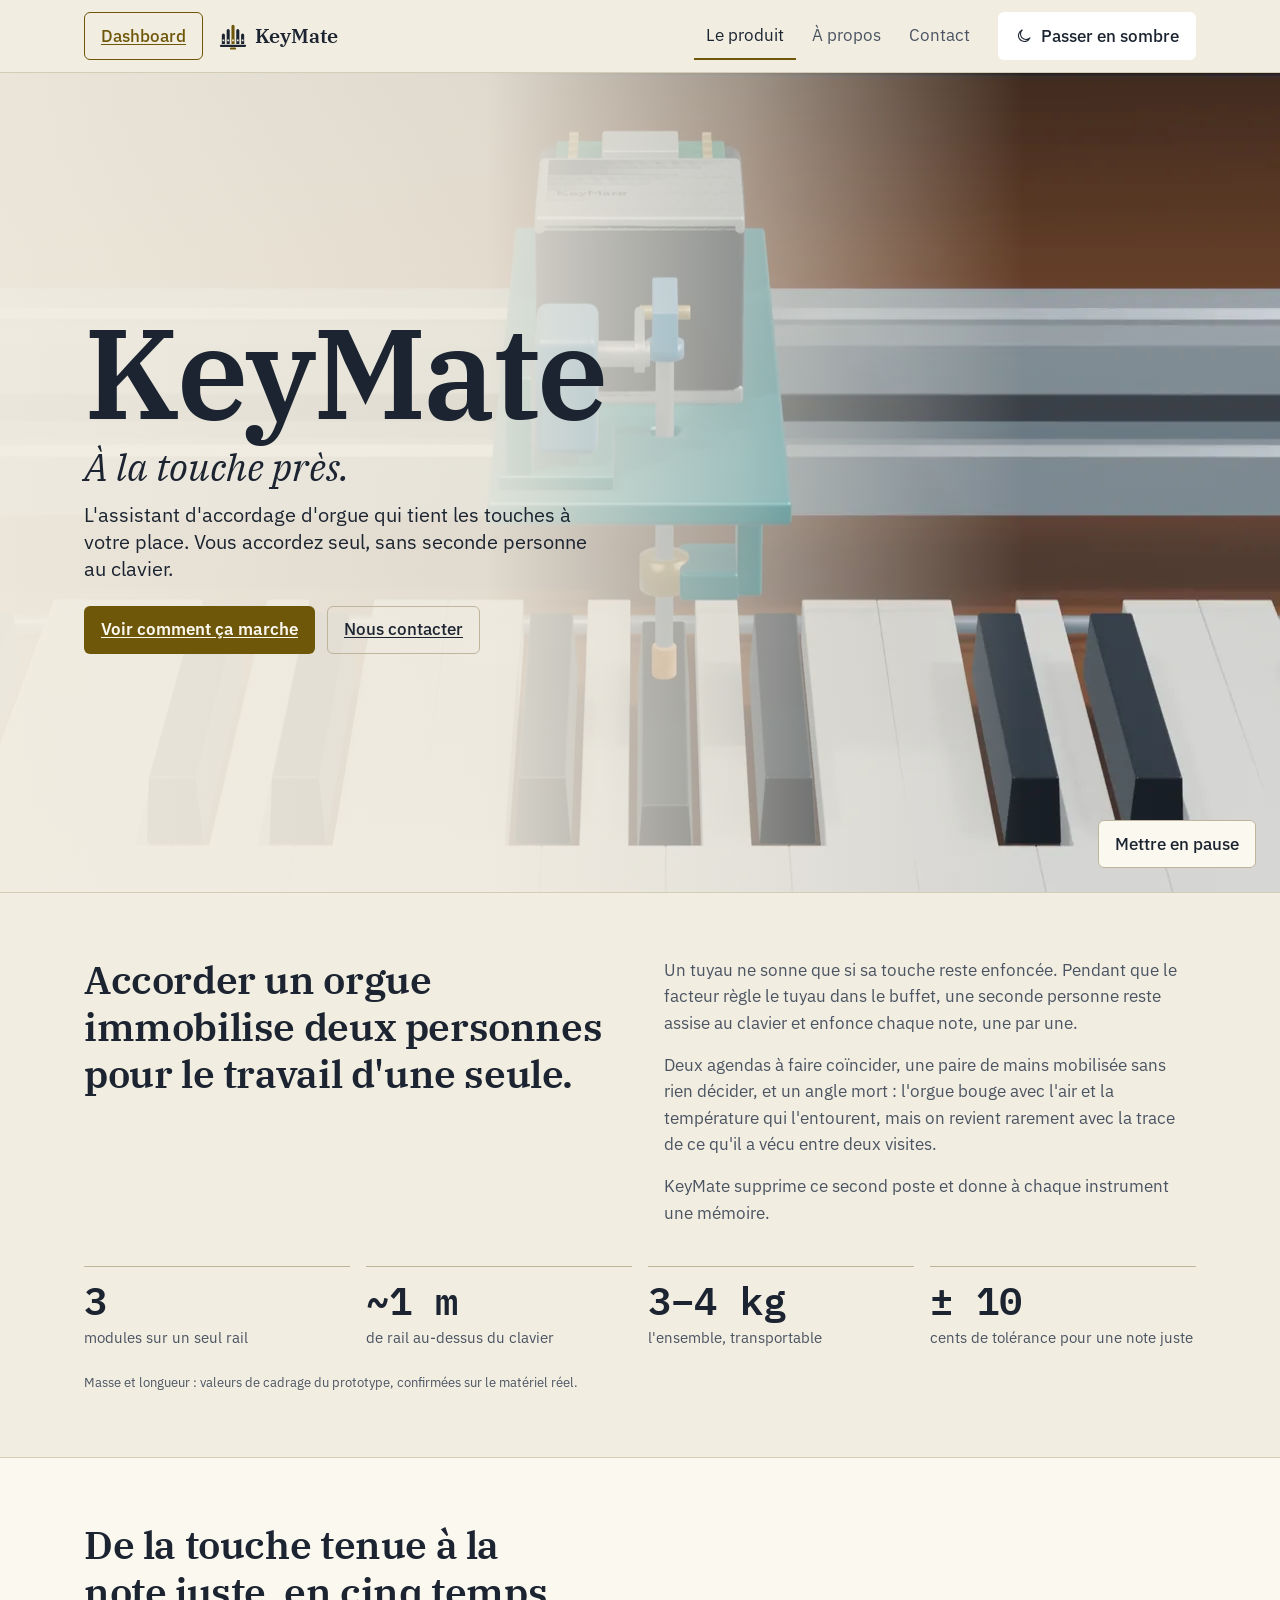
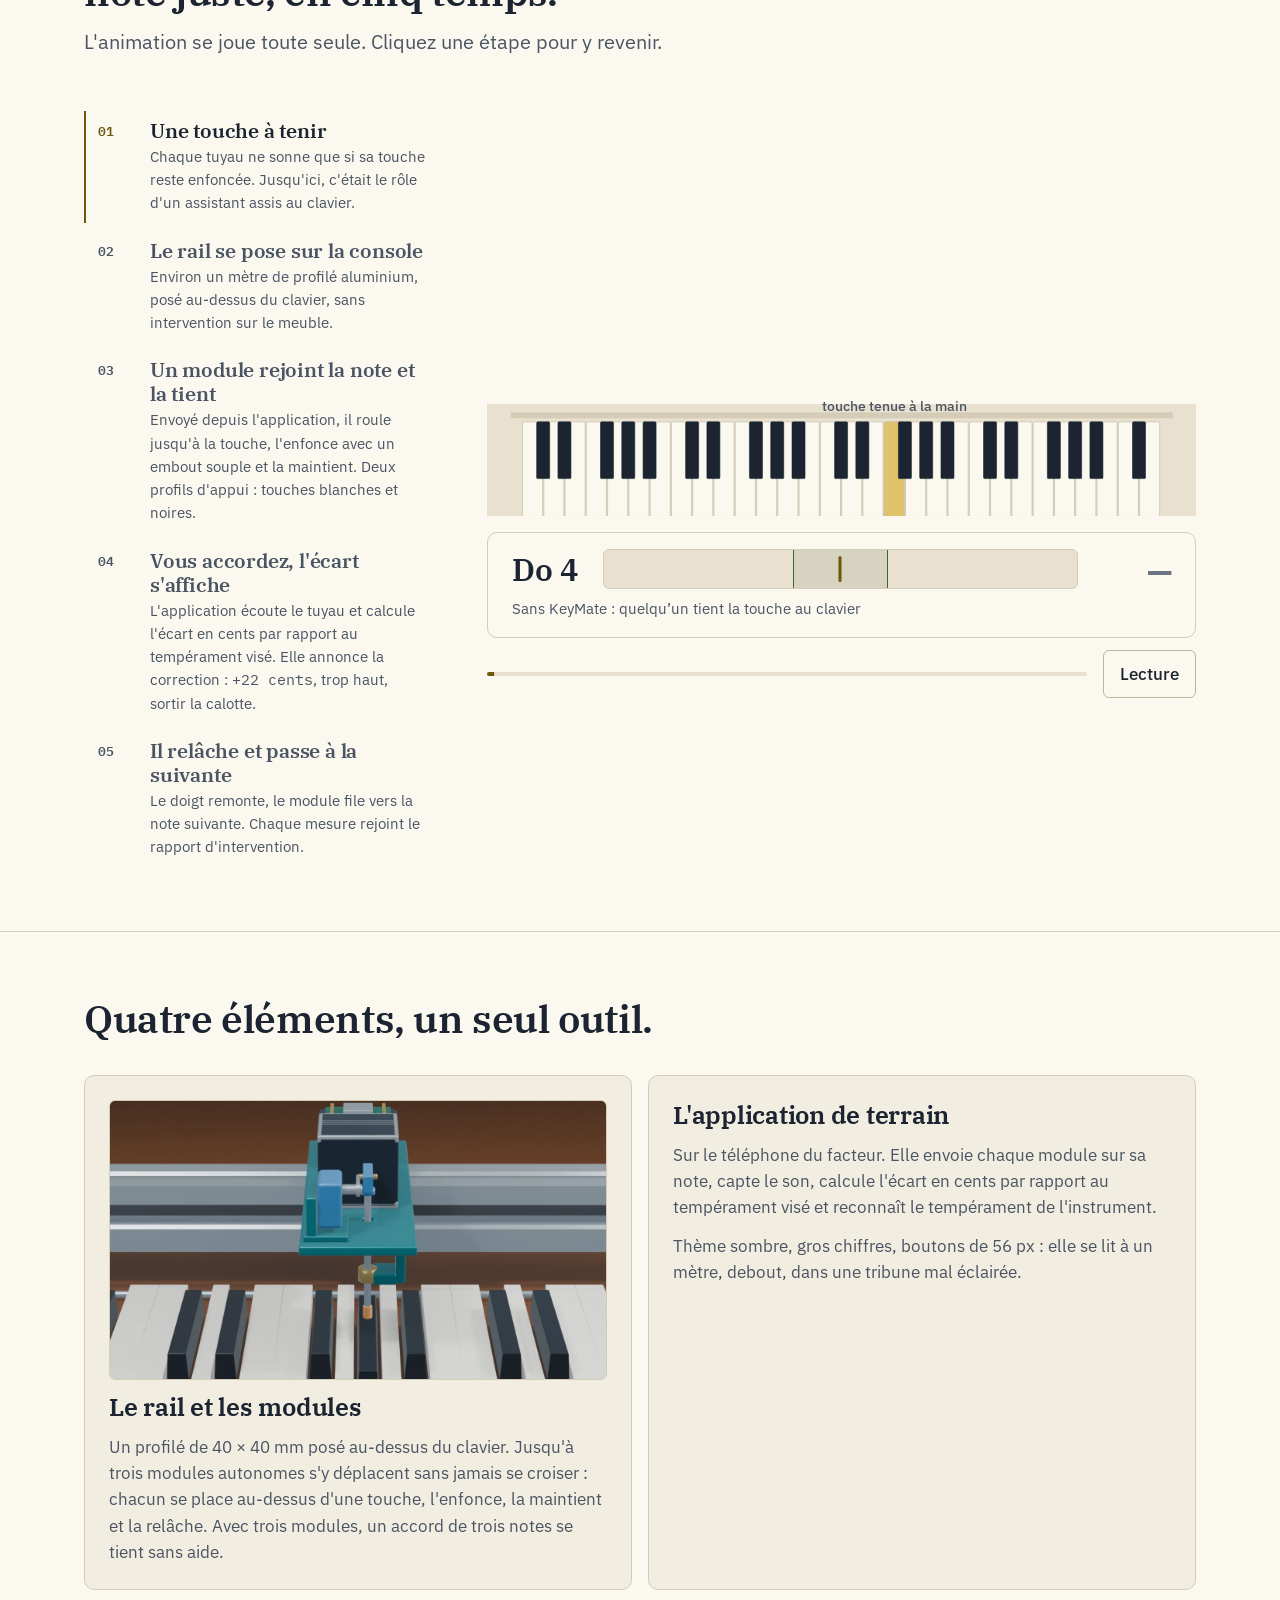
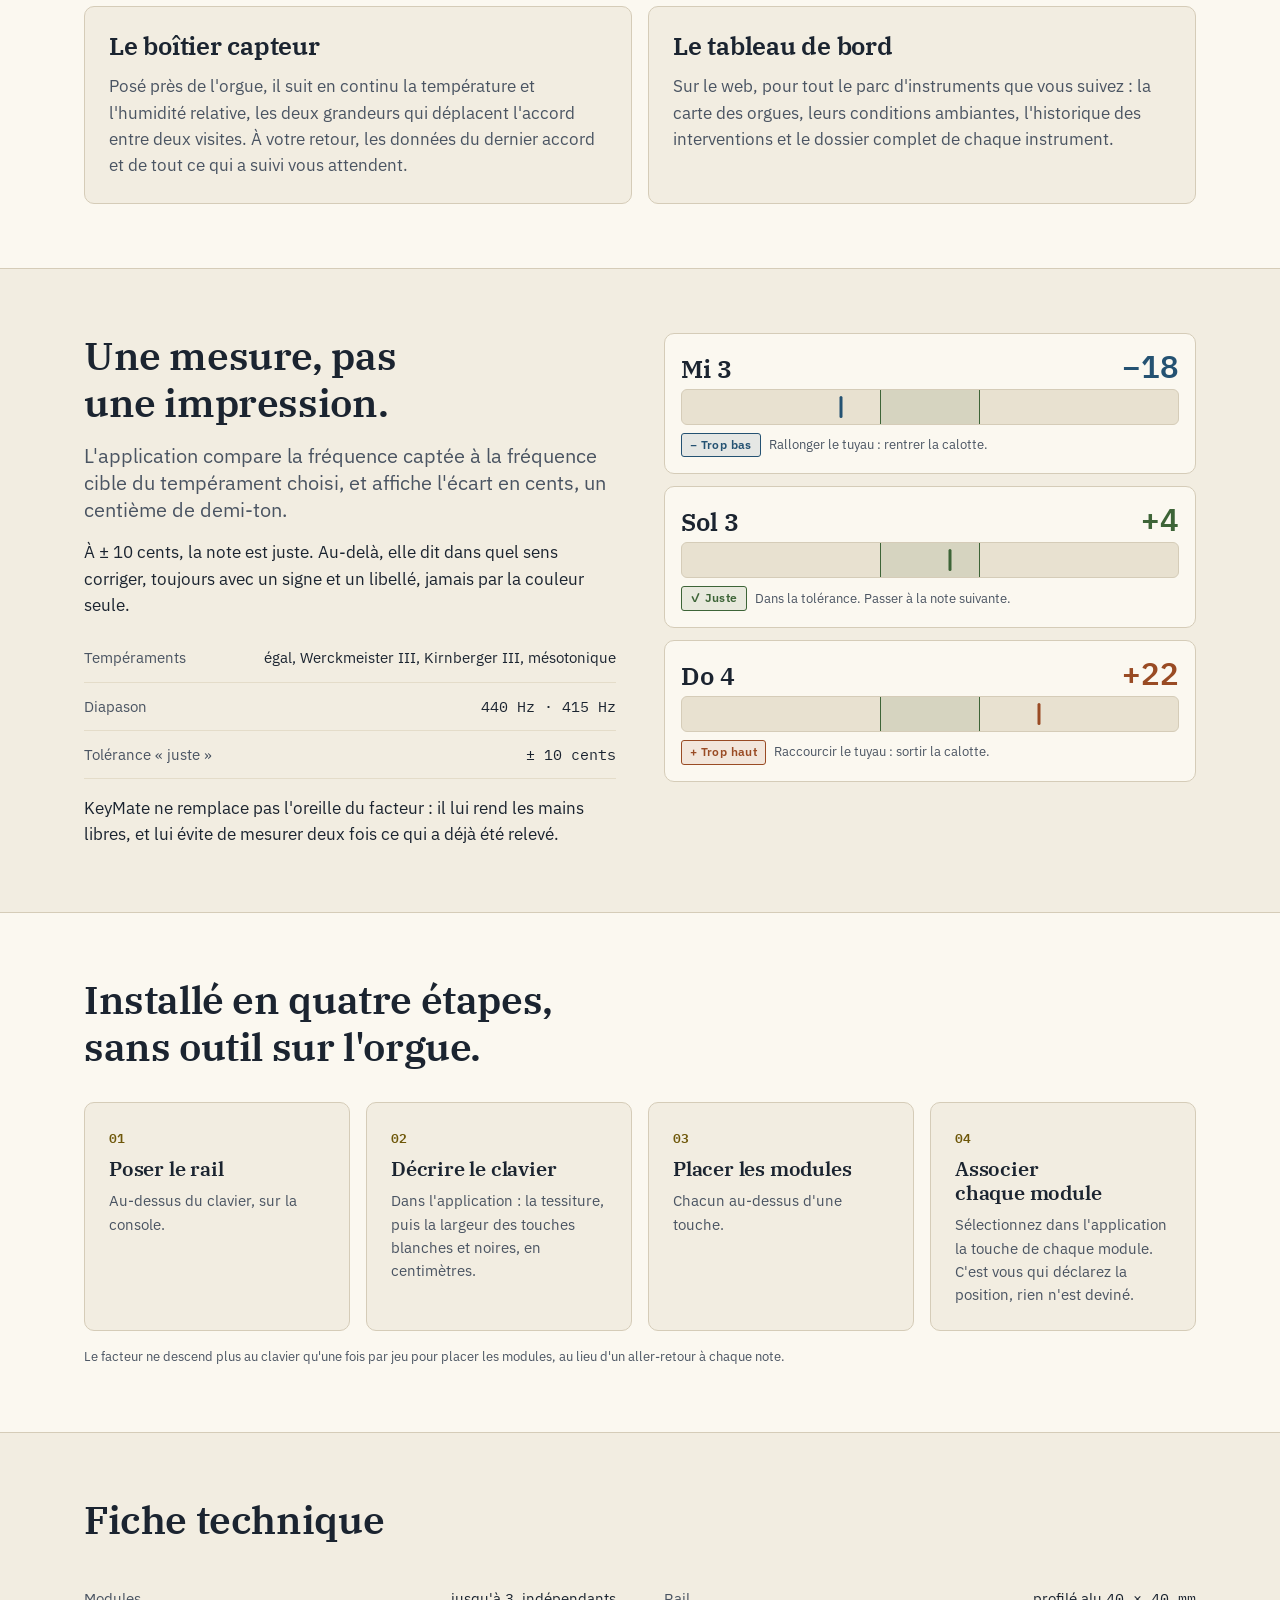
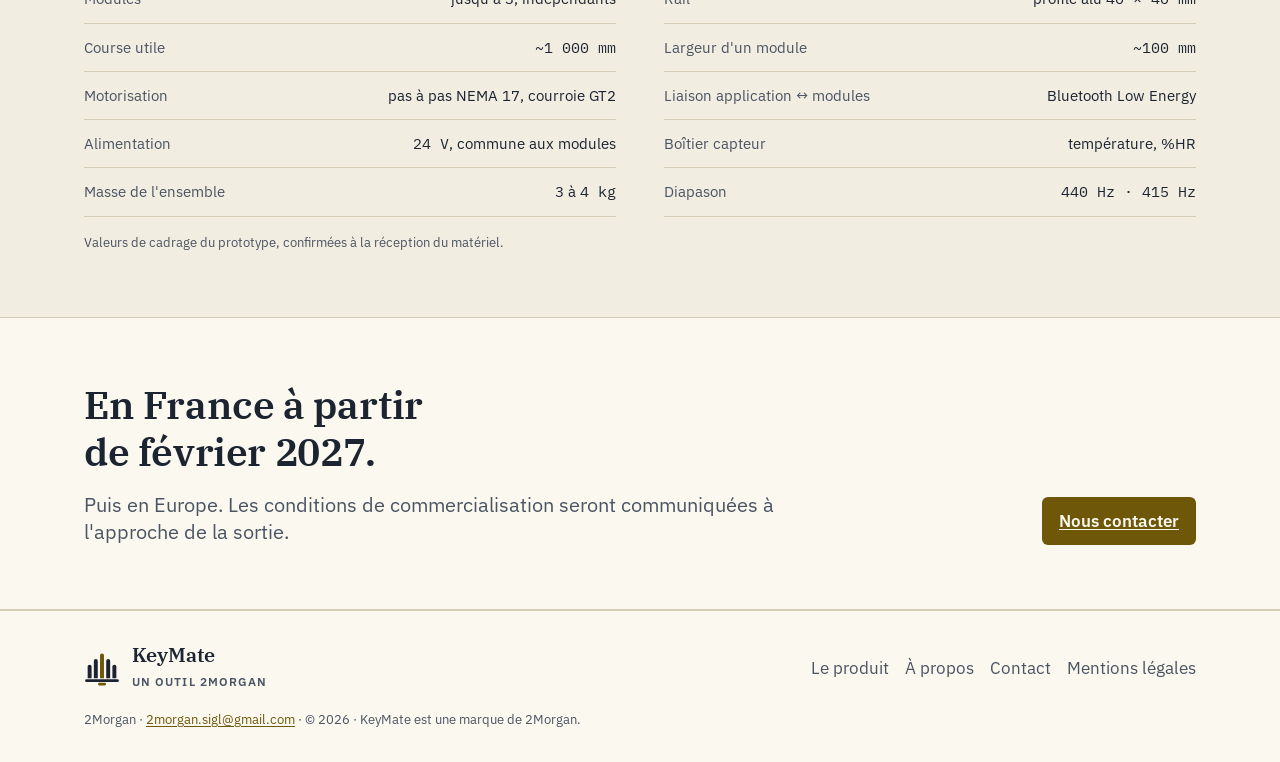
==== index.html @ e426a1a3 "Initial commit: KeyMate landing site with design system integration" ====
<!doctype html>
<html lang="fr">
<head>
  <meta charset="utf-8">
  <meta name="viewport" content="width=device-width, initial-scale=1">
  <title>KeyMate — l'assistant d'accordage d'orgue</title>
  <meta name="description" content="KeyMate tient les touches à la place d'une seconde personne et mesure l'écart d'accord de chaque tuyau. Un rail, trois modules, une application.">
  <link rel="icon" href="assets/logo/keymate-favicon.svg" type="image/svg+xml">
  <link rel="apple-touch-icon" href="assets/logo/keymate-icone-app-180.png">
  <script>try{document.documentElement.dataset.theme=localStorage.getItem('km-theme')||(matchMedia('(prefers-color-scheme: light)').matches?'light':'dark')}catch(e){document.documentElement.dataset.theme='dark'}</script>
  <link rel="preconnect" href="https://fonts.googleapis.com">
  <link rel="preconnect" href="https://fonts.gstatic.com" crossorigin>
  <link rel="stylesheet" href="https://fonts.googleapis.com/css2?family=IBM+Plex+Mono:wght@400;600&family=IBM+Plex+Sans:wght@400;500;600&family=IBM+Plex+Serif:ital,wght@0,400;0,600;1,400&display=swap">
  <link rel="stylesheet" href="assets/keymate-tokens.css">
  <link rel="stylesheet" href="site.css?v=2">
  <script src="site.js?v=2" defer></script>
</head>
<body>
<a class="skip-link" href="#contenu">Aller au contenu</a>
<header class="site-nav">
  <div class="wrap in">
    <a class="kn-btn kn-btn--ghost nav-dash" href="https://app.keymate.com">Dashboard</a>
    <a class="nav-brand" href="index.html" aria-label="KeyMate, accueil"><svg viewBox="0 0 64 64" aria-hidden="true"><g fill="currentColor" fill-rule="evenodd"><path d="M6.5 50 V29.5 A3.5 3.5 0 0 1 13.5 29.5 V50 Z M8 40 h4 v4 h-4 Z"/><path d="M17.5 50 V19.5 A3.5 3.5 0 0 1 24.5 19.5 V50 Z M19 40 h4 v4 h-4 Z"/><path d="M39.5 50 V19.5 A3.5 3.5 0 0 1 46.5 19.5 V50 Z M41 40 h4 v4 h-4 Z"/><path d="M50.5 50 V29.5 A3.5 3.5 0 0 1 57.5 29.5 V50 Z M52 40 h4 v4 h-4 Z"/><rect x="2" y="52" width="60" height="5" rx="2.5"/></g><g style="fill:var(--kn-accent)" fill-rule="evenodd"><path d="M28.5 50 V9.5 A3.5 3.5 0 0 1 35.5 9.5 V50 Z M30 40 h4 v4 h-4 Z"/><rect x="25" y="58" width="14" height="5" rx="2"/></g></svg><span>KeyMate</span></a>
    <nav class="nav-links" aria-label="Navigation principale">
      <a href="index.html" aria-current="page">Le produit</a>
      <a href="a-propos.html">À propos</a>
      <a href="contact.html">Contact</a>
    </nav>
    <button class="kn-btn nav-theme" id="theme" type="button">Clair</button>
  </div>
</header>

<main id="contenu">
  <!-- ============ HÉROS ============ -->
  <section class="hero" id="hero" aria-labelledby="heroWord">
    <div class="hero-media">
      <video class="hero-video" id="heroVideo" muted loop playsinline preload="metadata" poster="assets/poster.webp?v=2" aria-label="Animation 3D&nbsp;: trois modules KeyMate se déplacent sur le rail au-dessus du clavier d'une console d'orgue et appuient sur les touches">
        <source src="assets/keymate-demo.mp4?v=2" type="video/mp4">
      </video>
      <div class="hero-illus" id="heroIllus"></div>
      <div class="hero-scrim"></div>
    </div>
    <div class="hero-copy wrap">
      <div class="hero-inner">
        <h1 class="hero-word" id="heroWord">KeyMate</h1>
        <p class="hero-tag" data-intro="2">À la touche près.</p>
        <p class="hero-sub" data-intro="2">L'assistant d'accordage d'orgue qui tient les touches à votre place. Vous accordez seul, sans seconde personne au clavier.</p>
        <div class="hero-cta" data-intro="2">
          <a class="kn-btn kn-btn--primary" href="#fonctionnement">Voir comment ça marche</a>
          <a class="kn-btn kn-btn--ghost" href="contact.html">Nous contacter</a>
        </div>
      </div>
    </div>
    <div class="hero-controls">
      <button class="kn-btn" id="skipIntro" type="button" hidden>Passer l'introduction</button>
      <button class="kn-btn" id="playVideo" type="button" hidden>Mettre en pause</button>
    </div>
  </section>

  <!-- ============ CONSTAT ============ -->
  <section class="section" id="probleme">
    <div class="wrap problem">
      <div class="section-head" style="margin:0">
        <h2>Accorder un orgue immobilise deux personnes pour le travail d'une seule.</h2>
      </div>
      <div class="prose">
        <p>Un tuyau ne sonne que si sa touche reste enfoncée. Pendant que le facteur règle le tuyau dans le buffet, une seconde personne reste assise au clavier et enfonce chaque note, une par une.</p>
        <p>Deux agendas à faire coïncider, une paire de mains mobilisée sans rien décider, et un angle mort&nbsp;: l'orgue bouge avec l'air et la température qui l'entourent, mais on revient rarement avec la trace de ce qu'il a vécu entre deux visites.</p>
        <p>KeyMate supprime ce second poste et donne à chaque instrument une mémoire.</p>
      </div>
      <div class="figures" data-cascade>
        <div class="figure drop" style="--i:0"><b>3</b><span>modules sur un seul rail</span></div>
        <div class="figure drop" style="--i:1"><b>~1&nbsp;m</b><span>de rail au-dessus du clavier</span></div>
        <div class="figure drop" style="--i:2"><b>3–4&nbsp;kg</b><span>l'ensemble, transportable</span></div>
        <div class="figure drop" style="--i:3"><b>±&nbsp;10</b><span>cents de tolérance pour une note juste</span></div>
      </div>
      <p class="fine">Masse et longueur&nbsp;: valeurs de cadrage du prototype, confirmées sur le matériel réel.</p>
    </div>
  </section>

  <!-- ============ COMMENT ÇA MARCHE ============ -->
  <section class="section section--surface" id="fonctionnement" style="padding-bottom:0">
    <div class="wrap section-head">
      <h2>De la touche tenue à la note juste, en cinq temps.</h2>
      <p class="lede">L'animation se joue toute seule. Cliquez une étape pour y revenir.</p>
    </div>
    <div class="story-track" id="storyTrack">
      <div class="story-pin wrap">
        <ol class="story-steps">
          <li><button class="story-step" type="button"><span class="num">01</span><span class="step-title">Une touche à tenir</span><span class="step-text">Chaque tuyau ne sonne que si sa touche reste enfoncée. Jusqu'ici, c'était le rôle d'un assistant assis au clavier.</span></button></li>
          <li><button class="story-step" type="button"><span class="num">02</span><span class="step-title">Le rail se pose sur la console</span><span class="step-text">Environ un mètre de profilé aluminium, posé au-dessus du clavier, sans intervention sur le meuble.</span></button></li>
          <li><button class="story-step" type="button"><span class="num">03</span><span class="step-title">Un module rejoint la note et la tient</span><span class="step-text">Envoyé depuis l'application, il roule jusqu'à la touche, l'enfonce avec un embout souple et la maintient. Deux profils d'appui&nbsp;: touches blanches et noires.</span></button></li>
          <li><button class="story-step" type="button"><span class="num">04</span><span class="step-title">Vous accordez, l'écart s'affiche</span><span class="step-text">L'application écoute le tuyau et calcule l'écart en cents par rapport au tempérament visé. Elle annonce la correction&nbsp;: <span class="kn-num">+22 cents</span>, trop haut, sortir la calotte.</span></button></li>
          <li><button class="story-step" type="button"><span class="num">05</span><span class="step-title">Il relâche et passe à la suivante</span><span class="step-text">Le doigt remonte, le module file vers la note suivante. Chaque mesure rejoint le rapport d'intervention.</span></button></li>
        </ol>
        <div class="story-side">
          <div class="story-stage" id="storyStage"></div>
          <div class="story-controls"><div class="story-progress" id="storyProgress" aria-hidden="true"><i></i></div><button class="kn-btn kn-btn--ghost" id="storyPlay" type="button">Lecture</button></div>
        </div>
      </div>
    </div>
  </section>

  <!-- ============ LE SYSTÈME ============ -->
  <section class="section section--surface" id="systeme" style="border-top:0">
    <div class="wrap">
      <div class="section-head">
        <h2>Quatre éléments, un seul outil.</h2>
      </div>
      <div class="cards" data-cascade>
        <article class="kn-card drop" style="--i:0">
          <img class="card-media" src="assets/detail.webp" alt="Vue rapprochée d'un module&nbsp;: l'embout souple appuie sur une touche noire" loading="lazy" width="1280" height="720">
          <h3>Le rail et les modules</h3>
          <p>Un profilé de 40 × 40 mm posé au-dessus du clavier. Jusqu'à trois modules autonomes s'y déplacent sans jamais se croiser&nbsp;: chacun se place au-dessus d'une touche, l'enfonce, la maintient et la relâche. Avec trois modules, un accord de trois notes se tient sans aide.</p>
        </article>
        <article class="kn-card drop" style="--i:1">
          <h3>L'application de terrain</h3>
          <p>Sur le téléphone du facteur. Elle envoie chaque module sur sa note, capte le son, calcule l'écart en cents par rapport au tempérament visé et reconnaît le tempérament de l'instrument.</p>
          <p>Thème sombre, gros chiffres, boutons de 56 px&nbsp;: elle se lit à un mètre, debout, dans une tribune mal éclairée.</p>
        </article>
        <article class="kn-card drop" style="--i:2">
          <h3>Le boîtier capteur</h3>
          <p>Posé près de l'orgue, il suit en continu la température et l'humidité relative, les deux grandeurs qui déplacent l'accord entre deux visites. À votre retour, les données du dernier accord et de tout ce qui a suivi vous attendent.</p>
        </article>
        <article class="kn-card drop" style="--i:3">
          <h3>Le tableau de bord</h3>
          <p>Sur le web, pour tout le parc d'instruments que vous suivez&nbsp;: la carte des orgues, leurs conditions ambiantes, l'historique des interventions et le dossier complet de chaque instrument.</p>
        </article>
      </div>
    </div>
  </section>

  <!-- ============ LA MESURE ============ -->
  <section class="section" id="mesure">
    <div class="wrap split">
      <div class="prose">
        <h2 style="font-size:var(--kn-fs-3xl)">Une mesure, pas une impression.</h2>
        <p class="lede">L'application compare la fréquence captée à la fréquence cible du tempérament choisi, et affiche l'écart en cents, un centième de demi-ton.</p>
        <p>À ± 10 cents, la note est juste. Au-delà, elle dit dans quel sens corriger, toujours avec un signe et un libellé, jamais par la couleur seule.</p>
        <ul class="facts">
          <li><span>Tempéraments</span><span>égal, Werckmeister III, Kirnberger III, mésotonique</span></li>
          <li><span>Diapason</span><span class="kn-num">440 Hz · 415 Hz</span></li>
          <li><span>Tolérance « juste »</span><span class="kn-num">± 10 cents</span></li>
        </ul>
        <p>KeyMate ne remplace pas l'oreille du facteur&nbsp;: il lui rend les mains libres, et lui évite de mesurer deux fois ce qui a déjà été relevé.</p>
      </div>
      <div class="gauges" data-cascade>
        <div class="kn-card gauge-card drop" style="--i:0">
          <div class="top"><b>Mi 3</b><span class="kn-num v" style="color:var(--kn-flat)">−18</span></div>
          <div class="kn-gauge" data-state="flat" style="--kn-cents:-18" aria-hidden="true"><div class="kn-gauge__zone"></div><div class="kn-gauge__needle"></div></div>
          <div class="row"><span class="kn-badge kn-badge--flat">− Trop bas</span>Rallonger le tuyau&nbsp;: rentrer la calotte.</div>
        </div>
        <div class="kn-card gauge-card drop" style="--i:1">
          <div class="top"><b>Sol 3</b><span class="kn-num v" style="color:var(--kn-tuned)">+4</span></div>
          <div class="kn-gauge" data-state="tuned" style="--kn-cents:4" aria-hidden="true"><div class="kn-gauge__zone"></div><div class="kn-gauge__needle"></div></div>
          <div class="row"><span class="kn-badge kn-badge--tuned">✓ Juste</span>Dans la tolérance. Passer à la note suivante.</div>
        </div>
        <div class="kn-card gauge-card drop" style="--i:2">
          <div class="top"><b>Do 4</b><span class="kn-num v" style="color:var(--kn-sharp)">+22</span></div>
          <div class="kn-gauge" data-state="sharp" style="--kn-cents:22" aria-hidden="true"><div class="kn-gauge__zone"></div><div class="kn-gauge__needle"></div></div>
          <div class="row"><span class="kn-badge kn-badge--sharp">+ Trop haut</span>Raccourcir le tuyau&nbsp;: sortir la calotte.</div>
        </div>
      </div>
    </div>
  </section>

  <!-- ============ MISE EN PLACE ============ -->
  <section class="section section--surface" id="installation">
    <div class="wrap">
      <div class="section-head">
        <h2>Installé en quatre étapes, sans outil sur l'orgue.</h2>
      </div>
      <ol class="steps4" data-cascade>
        <li class="drop" style="--i:0;background:var(--kn-bg)"><span class="num">01</span><h3>Poser le rail</h3><p>Au-dessus du clavier, sur la console.</p></li>
        <li class="drop" style="--i:1;background:var(--kn-bg)"><span class="num">02</span><h3>Décrire le clavier</h3><p>Dans l'application&nbsp;: la tessiture, puis la largeur des touches blanches et noires, en centimètres.</p></li>
        <li class="drop" style="--i:2;background:var(--kn-bg)"><span class="num">03</span><h3>Placer les modules</h3><p>Chacun au-dessus d'une touche.</p></li>
        <li class="drop" style="--i:3;background:var(--kn-bg)"><span class="num">04</span><h3>Associer chaque module</h3><p>Sélectionnez dans l'application la touche de chaque module. C'est vous qui déclarez la position, rien n'est deviné.</p></li>
      </ol>
      <p class="fine">Le facteur ne descend plus au clavier qu'une fois par jeu pour placer les modules, au lieu d'un aller-retour à chaque note.</p>
    </div>
  </section>

  <!-- ============ FICHE TECHNIQUE ============ -->
  <section class="section" id="fiche">
    <div class="wrap">
      <div class="section-head">
        <h2>Fiche technique</h2>
      </div>
      <dl class="specs" data-cascade>
        <div class="drop" style="--i:0"><dt>Modules</dt><dd>jusqu'à <span class="kn-num">3</span>, indépendants</dd></div>
        <div class="drop" style="--i:1"><dt>Rail</dt><dd>profilé alu <span class="kn-num">40 × 40 mm</span></dd></div>
        <div class="drop" style="--i:2"><dt>Course utile</dt><dd class="kn-num">~1 000 mm</dd></div>
        <div class="drop" style="--i:3"><dt>Largeur d'un module</dt><dd class="kn-num">~100 mm</dd></div>
        <div class="drop" style="--i:4"><dt>Motorisation</dt><dd>pas à pas NEMA 17, courroie GT2</dd></div>
        <div class="drop" style="--i:5"><dt>Liaison application ↔ modules</dt><dd>Bluetooth Low Energy</dd></div>
        <div class="drop" style="--i:6"><dt>Alimentation</dt><dd><span class="kn-num">24 V</span>, commune aux modules</dd></div>
        <div class="drop" style="--i:7"><dt>Boîtier capteur</dt><dd>température, %HR</dd></div>
        <div class="drop" style="--i:8"><dt>Masse de l'ensemble</dt><dd><span class="kn-num">3</span> à <span class="kn-num">4 kg</span></dd></div>
        <div class="drop" style="--i:9"><dt>Diapason</dt><dd class="kn-num">440 Hz · 415 Hz</dd></div>
      </dl>
      <p class="fine">Valeurs de cadrage du prototype, confirmées à la réception du matériel.</p>
    </div>
  </section>

  <!-- ============ DISPONIBILITÉ ============ -->
  <section class="section section--surface" id="disponibilite">
    <div class="wrap cta-band">
      <div class="prose">
        <h2>En France à partir de février 2027.</h2>
        <p class="lede">Puis en Europe. Les conditions de commercialisation seront communiquées à l'approche de la sortie.</p>
      </div>
      <div class="actions">
        <a class="kn-btn kn-btn--primary" href="contact.html">Nous contacter</a>
      </div>
    </div>
  </section>
</main>

<footer class="site-footer">
  <div class="wrap in">
    <div class="foot-brand"><svg viewBox="0 0 64 64" aria-hidden="true"><g fill="currentColor"><path d="M6.5 50 V29.5 A3.5 3.5 0 0 1 13.5 29.5 V50 Z"/><path d="M17.5 50 V19.5 A3.5 3.5 0 0 1 24.5 19.5 V50 Z"/><path d="M39.5 50 V19.5 A3.5 3.5 0 0 1 46.5 19.5 V50 Z"/><path d="M50.5 50 V29.5 A3.5 3.5 0 0 1 57.5 29.5 V50 Z"/><rect x="2" y="52" width="60" height="5" rx="2.5"/></g><g style="fill:var(--kn-accent)"><path d="M28.5 50 V9.5 A3.5 3.5 0 0 1 35.5 9.5 V50 Z"/><rect x="25" y="58" width="14" height="5" rx="2"/></g></svg><div><b>KeyMate</b><span class="kn-label">Un outil 2Morgan</span></div></div>
    <nav class="foot-links" aria-label="Pied de page"><a href="index.html">Le produit</a><a href="a-propos.html">À propos</a><a href="contact.html">Contact</a><a href="mentions-legales.html">Mentions légales</a></nav>
    <p class="foot-meta">2Morgan · <a href="mailto:2morgan.sigl@gmail.com">2morgan.sigl@gmail.com</a> · © 2026 · KeyMate est une marque de 2Morgan.</p>
  </div>
</footer>
</body>
</html>
---- assets/keymate-tokens.css ----
/* ============================================================
   KeyMate — Design tokens
   Produit KeyMate · Societe 2Morgan
   Version 1.0 — 2026-07-31 — direction arretee

   Deux themes, une seule identite :
     sombre « L'atelier »          -> app facteur (terrain), defaut
     clair  « Le cahier d'atelier » -> dashboard, rapports, impression

   Typographie : superfamille IBM Plex (Serif / Sans / Mono), licence OFL.
   Marque      : le laiton est present dans les DEUX themes. C'est la
                 couleur de KeyMate, elle ne change pas avec le theme.

   Usage :
     import '@fontsource/ibm-plex-serif/400.css';
     import '@fontsource/ibm-plex-serif/600.css';
     import '@fontsource/ibm-plex-sans/400.css';
     import '@fontsource/ibm-plex-sans/500.css';
     import '@fontsource/ibm-plex-sans/600.css';
     import '@fontsource/ibm-plex-mono/400.css';
     import '@fontsource/ibm-plex-mono/600.css';
     import 'keymate-tokens.css';

   Theme : <html data-theme="dark"> ou <html data-theme="light">.
   ============================================================ */

/* ------------------------------------------------------------
   1. PALETTE BRUTE
      Ne jamais utiliser ces variables dans un composant.
      Passer par les tokens semantiques de la section 2 ou 3.
   ------------------------------------------------------------ */
:root {
  /* Ebene — noirs chauds teintes brun. Jamais de gris neutre. */
  --kn-ebene-900: #12100e;
  --kn-ebene-800: #1b1815;
  --kn-ebene-700: #24201b;
  --kn-ebene-600: #2e2822;
  --kn-ebene-500: #3a322a;
  --kn-ebene-400: #4e4337;

  /* Papier — les clairs, cremes. Jamais de blanc pur en fond de page. */
  --kn-papier-100: #ffffff;
  --kn-papier-200: #fbf8f0;
  --kn-papier-300: #f2ede1;
  --kn-papier-400: #e8e1d0;
  --kn-papier-500: #d5ccb8;
  --kn-papier-600: #bfb49c;
  --kn-ivoire: #f0e9dc; /* texte sur fond sombre */

  /* Laiton — la couleur de marque, dans les deux themes */
  --kn-laiton-300: #e0c368;
  --kn-laiton-400: #c9a227;
  --kn-laiton-600: #6e5709;
  --kn-laiton-700: #574508;

  /* Encre bleu-noir — texte du theme clair */
  --kn-encre-900: #1b2430;
  --kn-encre-600: #4a5462;
  --kn-encre-400: #6b7480;

  /* Taupe — texte secondaire du theme sombre */
  --kn-taupe-300: #b3a695;
  --kn-taupe-500: #7c7161;

  /* Rouge tampon — annotation, propre au theme clair */
  --kn-tampon-500: #9e3226;
  --kn-tampon-300: #d2755f;

  /* Semantique d'accord */
  --kn-bleu-300: #7fa3c4; /* trop bas / bemol */
  --kn-bleu-600: #245272;
  --kn-vert-300: #86a96f; /* juste */
  --kn-vert-600: #3d6437;
  --kn-cuivre-300: #db8a4e; /* trop haut / diese */
  --kn-cuivre-600: #994b24;

  /* Etats systeme */
  --kn-ambre-300: #e0ae4a;
  --kn-ambre-600: #7c5810;
  --kn-rouge-300: #e06b5a;
  --kn-rouge-600: #8e2c22;
}

/* ------------------------------------------------------------
   2. THEME SOMBRE — « L'atelier »
      App facteur. Bois sombre, ivoire des touches, laiton des tuyaux.
      C'est le theme par defaut : on travaille dans une tribune.
   ------------------------------------------------------------ */
:root,
[data-theme='dark'] {
  color-scheme: dark;

  --kn-bg: var(--kn-ebene-900);
  --kn-surface: var(--kn-ebene-800);
  --kn-surface-raised: var(--kn-ebene-700);
  --kn-surface-sunken: #0d0b0a;
  --kn-overlay: rgb(9 8 7 / 0.72);

  --kn-border: var(--kn-ebene-500);
  --kn-border-strong: var(--kn-ebene-400);
  --kn-border-subtle: var(--kn-ebene-600);

  --kn-text: var(--kn-ivoire);
  --kn-text-muted: var(--kn-taupe-300);
  --kn-text-faint: var(--kn-taupe-500);
  --kn-text-inverse: var(--kn-ebene-900);

  --kn-accent: var(--kn-laiton-400);
  --kn-accent-hover: var(--kn-laiton-300);
  --kn-accent-quiet: rgb(201 162 39 / 0.14);
  --kn-on-accent: var(--kn-ebene-900);

  --kn-annotation: var(--kn-tampon-300);
  --kn-annotation-quiet: rgb(210 117 95 / 0.14);

  --kn-flat: var(--kn-bleu-300);
  --kn-flat-quiet: rgb(127 163 196 / 0.16);
  --kn-tuned: var(--kn-vert-300);
  --kn-tuned-quiet: rgb(134 169 111 / 0.16);
  --kn-sharp: var(--kn-cuivre-300);
  --kn-sharp-quiet: rgb(219 138 78 / 0.16);

  --kn-warn: var(--kn-ambre-300);
  --kn-warn-quiet: rgb(224 174 74 / 0.14);
  --kn-danger: var(--kn-rouge-300);
  --kn-danger-quiet: rgb(224 107 90 / 0.14);

  --kn-shadow-1: 0 1px 2px rgb(0 0 0 / 0.5);
  --kn-shadow-2: 0 4px 12px rgb(0 0 0 / 0.45);
  --kn-shadow-3: 0 12px 32px rgb(0 0 0 / 0.5);
  --kn-hairline: inset 0 1px 0 rgb(255 250 235 / 0.05);
}

/* ------------------------------------------------------------
   3. THEME CLAIR — « Le cahier d'atelier »
      Dashboard, rapports, impression. Papier creme, encre bleu-noir.
      Le laiton reste la couleur d'action ; le rouge tampon sert
      uniquement a l'annotation (mentions, en-tetes de rapport,
      « a corriger »). Ne jamais en faire un bouton principal.
   ------------------------------------------------------------ */
[data-theme='light'] {
  color-scheme: light;

  --kn-bg: var(--kn-papier-300);
  --kn-surface: var(--kn-papier-200);
  --kn-surface-raised: var(--kn-papier-100);
  --kn-surface-sunken: var(--kn-papier-400);
  --kn-overlay: rgb(27 36 48 / 0.42);

  --kn-border: var(--kn-papier-500);
  --kn-border-strong: var(--kn-papier-600);
  --kn-border-subtle: #e4dcc9;

  --kn-text: var(--kn-encre-900);
  --kn-text-muted: var(--kn-encre-600);
  --kn-text-faint: var(--kn-encre-400);
  --kn-text-inverse: var(--kn-papier-200);

  --kn-accent: var(--kn-laiton-600);
  --kn-accent-hover: var(--kn-laiton-700);
  --kn-accent-quiet: rgb(110 87 9 / 0.1);
  --kn-on-accent: var(--kn-papier-200);

  --kn-annotation: var(--kn-tampon-500);
  --kn-annotation-quiet: rgb(158 50 38 / 0.1);

  --kn-flat: var(--kn-bleu-600);
  --kn-flat-quiet: rgb(36 82 114 / 0.1);
  --kn-tuned: var(--kn-vert-600);
  --kn-tuned-quiet: rgb(61 100 55 / 0.1);
  --kn-sharp: var(--kn-cuivre-600);
  --kn-sharp-quiet: rgb(153 75 36 / 0.1);

  --kn-warn: var(--kn-ambre-600);
  --kn-warn-quiet: rgb(124 88 16 / 0.1);
  --kn-danger: var(--kn-rouge-600);
  --kn-danger-quiet: rgb(142 44 34 / 0.1);

  --kn-shadow-1: 0 1px 2px rgb(60 50 30 / 0.1);
  --kn-shadow-2: 0 4px 12px rgb(60 50 30 / 0.1);
  --kn-shadow-3: 0 12px 32px rgb(60 50 30 / 0.14);
  --kn-hairline: inset 0 1px 0 rgb(255 255 255 / 0.8);
}

/* ------------------------------------------------------------
   4. TYPOGRAPHIE
      Serif = titres (le cote grave des vieilles consoles)
      Sans  = interface
      Mono  = toute mesure chiffree, en chiffres tabulaires
   ------------------------------------------------------------ */
:root {
  --kn-font-title: 'IBM Plex Serif', Georgia, 'Times New Roman', serif;
  --kn-font-ui: 'IBM Plex Sans', system-ui, -apple-system, 'Segoe UI', sans-serif;
  --kn-font-mono: 'IBM Plex Mono', ui-monospace, 'SFMono-Regular', Consolas, monospace;

  /* Echelle 1.25, base 15 px */
  --kn-fs-xs: 0.75rem;
  --kn-fs-sm: 0.8125rem;
  --kn-fs-base: 0.9375rem;
  --kn-fs-md: 1.0625rem; /* corps de l'app terrain */
  --kn-fs-lg: 1.25rem;
  --kn-fs-xl: 1.5625rem;
  --kn-fs-2xl: 1.9375rem;
  --kn-fs-3xl: 2.4375rem; /* ecart d'accord plein ecran */

  --kn-lh-tight: 1.2;
  --kn-lh-snug: 1.35;
  --kn-lh-base: 1.55;

  --kn-fw-regular: 400;
  --kn-fw-medium: 500;
  --kn-fw-semibold: 600;

  --kn-ls-title: -0.01em;
  --kn-ls-caps: 0.09em;
}

/* ------------------------------------------------------------
   5. ESPACEMENT, RAYONS, CIBLES
   ------------------------------------------------------------ */
:root {
  --kn-sp-1: 0.25rem;
  --kn-sp-2: 0.5rem;
  --kn-sp-3: 0.75rem;
  --kn-sp-4: 1rem;
  --kn-sp-5: 1.5rem;
  --kn-sp-6: 2rem;
  --kn-sp-7: 3rem;
  --kn-sp-8: 4rem;

  --kn-radius-sm: 3px;
  --kn-radius-md: 6px;
  --kn-radius-lg: 10px;
  --kn-radius-pill: 999px;

  /* Cible tactile minimale. 48 px partout, 56 px dans l'app terrain :
     on vise ces boutons debout, dans le noir, parfois avec des gants. */
  --kn-touch-min: 48px;
  --kn-touch-comfort: 56px;

  --kn-focus-ring: 0 0 0 2px var(--kn-bg), 0 0 0 4px var(--kn-accent);
  --kn-transition: 120ms ease-out;
  --kn-content-max: 72ch;
}

/* ------------------------------------------------------------
   6. BASE
   ------------------------------------------------------------ */
*,
*::before,
*::after {
  box-sizing: border-box;
}

html {
  -webkit-text-size-adjust: 100%;
}

body {
  margin: 0;
  background: var(--kn-bg);
  color: var(--kn-text);
  font-family: var(--kn-font-ui);
  font-size: var(--kn-fs-base);
  line-height: var(--kn-lh-base);
  -webkit-font-smoothing: antialiased;
}

h1,
h2,
h3,
h4 {
  font-family: var(--kn-font-title);
  font-weight: var(--kn-fw-semibold);
  line-height: var(--kn-lh-tight);
  letter-spacing: var(--kn-ls-title);
  margin: 0 0 var(--kn-sp-3);
}

h1 { font-size: var(--kn-fs-2xl); }
h2 { font-size: var(--kn-fs-xl); }
h3 { font-size: var(--kn-fs-lg); }
h4 { font-size: var(--kn-fs-md); }

/* Toute donnee chiffree passe en mono tabulaire : un ecart qui passe
   de 9 a 10 cents ne doit pas faire sauter la mise en page. */
.kn-num,
[data-num] {
  font-family: var(--kn-font-mono);
  font-variant-numeric: tabular-nums;
  font-feature-settings: 'tnum' 1;
}

.kn-label {
  font-size: var(--kn-fs-xs);
  font-weight: var(--kn-fw-semibold);
  letter-spacing: var(--kn-ls-caps);
  text-transform: uppercase;
  color: var(--kn-text-muted);
}

:where(a) {
  color: var(--kn-accent);
  text-underline-offset: 2px;
}

:focus-visible {
  outline: none;
  box-shadow: var(--kn-focus-ring);
  border-radius: var(--kn-radius-sm);
}

@media (prefers-reduced-motion: reduce) {
  *,
  *::before,
  *::after {
    transition-duration: 0.01ms !important;
    animation-duration: 0.01ms !important;
  }
}

/* ------------------------------------------------------------
   7. COMPOSANTS
   ------------------------------------------------------------ */

/* --- Boutons --------------------------------------------------- */
.kn-btn {
  display: inline-flex;
  align-items: center;
  justify-content: center;
  gap: var(--kn-sp-2);
  min-height: var(--kn-touch-min);
  padding: 0 var(--kn-sp-4);
  border: var(--kn-border-width, 1px) solid transparent;
  border-radius: var(--kn-radius-md);
  background: var(--kn-surface-raised);
  color: var(--kn-text);
  font: inherit;
  font-weight: var(--kn-fw-medium);
  cursor: pointer;
  transition: background var(--kn-transition), border-color var(--kn-transition);
}
.kn-btn:hover { background: var(--kn-border-subtle); }

.kn-btn--primary {
  background: var(--kn-accent);
  color: var(--kn-on-accent);
  font-weight: var(--kn-fw-semibold);
}
.kn-btn--primary:hover { background: var(--kn-accent-hover); }

.kn-btn--ghost {
  background: transparent;
  border-color: var(--kn-border-strong);
  color: var(--kn-text);
}
.kn-btn--ghost:hover {
  background: var(--kn-accent-quiet);
  border-color: var(--kn-accent);
}

.kn-btn--danger {
  background: transparent;
  border-color: var(--kn-danger);
  color: var(--kn-danger);
}
.kn-btn--danger:hover { background: var(--kn-danger-quiet); }

.kn-btn:disabled { opacity: 0.45; cursor: not-allowed; }

.kn-btn--field {
  min-height: var(--kn-touch-comfort);
  width: 100%;
  font-size: var(--kn-fs-md);
}

/* --- Carte ----------------------------------------------------- */
.kn-card {
  background: var(--kn-surface);
  border: 1px solid var(--kn-border);
  border-radius: var(--kn-radius-lg);
  padding: var(--kn-sp-5);
  box-shadow: var(--kn-shadow-1), var(--kn-hairline);
}

/* --- Badges ---------------------------------------------------- */
.kn-badge {
  display: inline-flex;
  align-items: center;
  gap: var(--kn-sp-1);
  padding: 2px var(--kn-sp-2);
  border-radius: var(--kn-radius-sm);
  font-size: var(--kn-fs-xs);
  font-weight: var(--kn-fw-semibold);
  letter-spacing: 0.03em;
  border: 1px solid currentColor;
}
.kn-badge--tuned { color: var(--kn-tuned); background: var(--kn-tuned-quiet); }
.kn-badge--flat { color: var(--kn-flat); background: var(--kn-flat-quiet); }
.kn-badge--sharp { color: var(--kn-sharp); background: var(--kn-sharp-quiet); }
.kn-badge--warn { color: var(--kn-warn); background: var(--kn-warn-quiet); }
.kn-badge--danger { color: var(--kn-danger); background: var(--kn-danger-quiet); }
.kn-badge--annotation { color: var(--kn-annotation); background: var(--kn-annotation-quiet); }

/* --- Champs ---------------------------------------------------- */
.kn-input,
.kn-select {
  width: 100%;
  min-height: var(--kn-touch-min);
  padding: 0 var(--kn-sp-3);
  background: var(--kn-surface-sunken);
  border: 1px solid var(--kn-border-strong);
  border-radius: var(--kn-radius-md);
  color: var(--kn-text);
  font: inherit;
}
.kn-input::placeholder { color: var(--kn-text-faint); }

/* --- Tableau --------------------------------------------------- */
.kn-table {
  width: 100%;
  border-collapse: collapse;
  font-size: var(--kn-fs-sm);
}
.kn-table th {
  text-align: left;
  font-size: var(--kn-fs-xs);
  font-weight: var(--kn-fw-semibold);
  letter-spacing: var(--kn-ls-caps);
  text-transform: uppercase;
  color: var(--kn-text-muted);
  padding: var(--kn-sp-2) var(--kn-sp-3);
  border-bottom: 1px solid var(--kn-border-strong);
}
.kn-table td {
  padding: var(--kn-sp-3);
  border-bottom: 1px solid var(--kn-border-subtle);
}
.kn-table tbody tr:hover { background: var(--kn-accent-quiet); }

/* --- Jauge d'ecart d'accord ------------------------------------
   Composant signature. Piloter via --kn-cents (ecart en cents,
   borne a +/- 50) et data-state = flat | tuned | sharp.
   ---------------------------------------------------------------- */
.kn-gauge {
  --kn-cents: 0;
  --kn-gauge-range: 50;
  position: relative;
  height: 64px;
  background: var(--kn-surface-sunken);
  border: 1px solid var(--kn-border);
  border-radius: var(--kn-radius-md);
  overflow: hidden;
}
.kn-gauge__zone {
  position: absolute;
  inset: 0 40%;
  background: var(--kn-tuned-quiet);
  border-inline: 1px solid var(--kn-tuned);
}
.kn-gauge__needle {
  position: absolute;
  top: 6px;
  bottom: 6px;
  width: 3px;
  border-radius: 2px;
  background: var(--kn-accent);
  left: calc(50% + (var(--kn-cents) / var(--kn-gauge-range)) * 50%);
  transform: translateX(-50%);
  transition: left 180ms cubic-bezier(0.2, 0.8, 0.3, 1);
}
.kn-gauge[data-state='flat'] .kn-gauge__needle { background: var(--kn-flat); }
.kn-gauge[data-state='tuned'] .kn-gauge__needle { background: var(--kn-tuned); }
.kn-gauge[data-state='sharp'] .kn-gauge__needle { background: var(--kn-sharp); }

/* ------------------------------------------------------------
   8. IMPRESSION — rapports d'intervention
      Un rapport finit dans un classeur : theme clair force.
   ------------------------------------------------------------ */
@media print {
  :root {
    --kn-bg: #ffffff;
    --kn-surface: #ffffff;
    --kn-surface-raised: #ffffff;
    --kn-surface-sunken: #ffffff;
    --kn-text: #000000;
    --kn-text-muted: #3a3a3a;
    --kn-border: #999999;
    --kn-accent: #574508;
    --kn-annotation: #8e2c22;
  }
  .kn-card { box-shadow: none; break-inside: avoid; }
}
---- site.css ----
/* ============================================================
   KeyMate — site vitrine
   Tokens et composants kn- : assets/keymate-tokens.css (copie de KeyMate-DA, ne pas modifier ici).
   Ce fichier ne contient aucune couleur en dur : uniquement des var(--kn-*).
   Écarts assumés à la charte, limités au site :
     - tailles d'affichage au-delà de l'échelle (titre du héros, titres de page) ;
     - ouverture animée du héros (> 120 ms), jouée une fois, coupée si « réduire les animations ».
   ============================================================ */

/* ---------- jetons de la scène (clavier vu de face), dérivés de la palette DA ---------- */
:root,
[data-theme='dark'] {
  --bed: var(--kn-surface);
  --cheek: var(--kn-surface-raised);
  --key-white: var(--kn-ivoire);
  --key-edge: transparent;
  --key-black: var(--kn-surface-sunken);
  --key-black-edge: var(--kn-border);
  --rail: var(--kn-border);
  --rail-top: var(--kn-border-strong);
  --mod-body: var(--kn-surface-raised);
  --mod-screen: var(--kn-surface-sunken);
  --wheel: var(--kn-laiton-700);
  --led-off: var(--kn-text-faint);
  --led-on: var(--kn-laiton-300);
  --key-flash: var(--kn-laiton-300);
}
[data-theme='light'] {
  --bed: var(--kn-surface-sunken);
  --cheek: var(--kn-border);
  --key-white: var(--kn-papier-200);
  --key-edge: var(--kn-border-strong);
  --key-black: var(--kn-encre-900);
  --key-black-edge: var(--kn-encre-900);
  --rail: var(--kn-border-strong);
  --rail-top: var(--kn-border);
  --mod-body: var(--kn-papier-100);
  --mod-screen: var(--kn-encre-900);
  --wheel: var(--kn-laiton-700);
  --led-off: var(--kn-border-strong);
  --led-on: var(--kn-laiton-400);
  --key-flash: var(--kn-laiton-300);
}

/* ---------- base ---------- */
[hidden] { display: none !important; }
html { scroll-behavior: smooth; scroll-padding-top: calc(var(--nav-h, 72px) + 16px); }
body { font-size: var(--kn-fs-md); }
img, video { max-width: 100%; display: block; }
p { margin: 0; }
h1, h2, h3 { margin: 0; text-wrap: balance; }
.wrap { width: 100%; max-width: 1160px; margin: 0 auto; padding: 0 var(--kn-sp-5); }
.eyebrow { color: var(--kn-accent); }
.lede { color: var(--kn-text-muted); max-width: 62ch; font-size: var(--kn-fs-lg); line-height: var(--kn-lh-snug); }
.fine { font-size: var(--kn-fs-sm); color: var(--kn-text-muted); }
.todo { color: var(--kn-annotation); background: var(--kn-annotation-quiet); border-radius: var(--kn-radius-sm); padding: 0 4px; }
.skip-link { position: absolute; left: var(--kn-sp-4); top: -100px; z-index: 50; background: var(--kn-accent); color: var(--kn-on-accent); padding: var(--kn-sp-2) var(--kn-sp-4); border-radius: var(--kn-radius-md); text-decoration: none; font-weight: var(--kn-fw-semibold); }
.skip-link:focus { top: var(--kn-sp-3); }
@media (prefers-reduced-motion: reduce) { html { scroll-behavior: auto; } }

/* ---------- navigation ---------- */
.site-nav { position: sticky; top: 0; z-index: 30; background: var(--kn-bg); border-bottom: 1px solid var(--kn-border); }
.site-nav .in { display: flex; flex-wrap: wrap; align-items: center; gap: var(--kn-sp-4); min-height: 72px; }
.nav-dash { color: var(--kn-accent); border-color: var(--kn-accent); }
.nav-brand { display: flex; align-items: center; gap: var(--kn-sp-2); min-height: 48px; color: var(--kn-text); text-decoration: none; font: var(--kn-fw-semibold) var(--kn-fs-lg)/1 var(--kn-font-title); }
.nav-brand svg { width: 28px; height: 28px; flex: none; }
.nav-links { margin-left: auto; display: flex; gap: var(--kn-sp-1); }
.nav-links a { display: inline-flex; align-items: center; min-height: 48px; padding: 0 var(--kn-sp-3); color: var(--kn-text-muted); text-decoration: none; border-bottom: 2px solid transparent; }
.nav-links a:hover { color: var(--kn-text); }
.nav-links a[aria-current='page'] { color: var(--kn-text); border-bottom-color: var(--kn-accent); }
.nav-theme { gap: var(--kn-sp-2); }
.nav-theme svg { width: 18px; height: 18px; flex: none; }
@media (max-width: 760px) {
  .wrap { padding: 0 var(--kn-sp-4); }
  .nav-dash { padding: 0 var(--kn-sp-3); }
  .site-nav .in { gap: var(--kn-sp-2); padding-top: var(--kn-sp-2); }
  .nav-theme { margin-left: auto; padding: 0 var(--kn-sp-3); }
  .nav-theme .theme-label { display: none; }
  .site-nav { position: relative; }   /* sur téléphone la barre ne suit pas : elle mangeait 14 % de l'écran */
  html { scroll-padding-top: var(--kn-sp-4); }
  .nav-links { order: 3; width: 100%; margin: 0; justify-content: space-between; border-top: 1px solid var(--kn-border-subtle); }
}

/* ---------- sections ---------- */
.section { padding: var(--kn-sp-8) 0; }
.section--surface { background: var(--kn-surface); border-block: 1px solid var(--kn-border); }
.section-head { display: flex; flex-direction: column; gap: var(--kn-sp-3); margin-bottom: var(--kn-sp-6); }
.section-head h2 { font-size: clamp(var(--kn-fs-2xl), 3.6vw, var(--kn-fs-3xl)); max-width: 26ch; }

/* ---------- héros ---------- */
.hero { position: relative; display: grid; align-items: center; min-height: min(calc(100svh - var(--nav-h, 72px)), 820px); overflow: hidden; border-bottom: 1px solid var(--kn-border);
  background: radial-gradient(80% 60% at 65% 0%, var(--kn-accent-quiet), transparent 70%), var(--kn-bg); }
.hero-media { position: absolute; inset: 0; z-index: 0; }
.hero-video { width: 100%; height: 100%; object-fit: cover; transition: opacity 900ms ease-out; }
.hero-illus { position: absolute; left: 38%; right: 3%; bottom: 7%; opacity: 0; transition: opacity 700ms ease-out; }
.hero-illus .bodyg { transform-box: fill-box; transform-origin: 50% 100%; }
.hero-scrim { position: absolute; inset: 0; transition: opacity 900ms ease-out;
  background: linear-gradient(90deg, color-mix(in srgb, var(--kn-bg) 96%, transparent) 0%, color-mix(in srgb, var(--kn-bg) 90%, transparent) 38%, color-mix(in srgb, var(--kn-bg) 55%, transparent) 58%, transparent 80%); }
.hero.is-intro .hero-video,
.hero.is-intro .hero-scrim { opacity: 0; }
.hero.is-intro .hero-illus { opacity: 1; }
.hero-copy { position: relative; z-index: 3; padding-block: var(--kn-sp-8); }
.hero-inner { max-width: 560px; display: flex; flex-direction: column; gap: var(--kn-sp-3); }
.hero-word { font: var(--kn-fw-semibold) clamp(64px, 10vw, 132px)/.95 var(--kn-font-title); letter-spacing: -.025em; white-space: nowrap; }
.hero-word span { display: inline-block; }
.hero-tag { font: italic 400 clamp(26px, 3vw, 38px)/1.15 var(--kn-font-title); }
.hero-sub { color: var(--kn-text); font-size: var(--kn-fs-lg); line-height: var(--kn-lh-snug); max-width: 42ch; }
.hero-cta { display: flex; flex-wrap: wrap; gap: var(--kn-sp-3); margin-top: var(--kn-sp-3); }
.hero-controls { position: absolute; right: var(--kn-sp-5); bottom: var(--kn-sp-5); z-index: 4; display: flex; gap: var(--kn-sp-2); }
.hero-controls .kn-btn { background: var(--kn-surface); border-color: var(--kn-border-strong); }
@media (max-width: 900px) {
  .hero { display: flex; flex-direction: column; min-height: 0; }
  .hero-copy { order: 1; padding-block: var(--kn-sp-5) var(--kn-sp-4); }
  .hero-media { order: 2; position: relative; inset: auto; width: 100%; aspect-ratio: 3 / 2; }
  .hero-scrim { display: none; }
  .hero-illus { left: 4%; right: 4%; bottom: 8%; }
  .hero-controls { right: var(--kn-sp-3); bottom: var(--kn-sp-3); }
}

/* ---------- constat ---------- */
.problem { display: grid; grid-template-columns: 1fr 1fr; gap: var(--kn-sp-5) var(--kn-sp-7); align-items: start; }
.problem .prose { display: flex; flex-direction: column; gap: var(--kn-sp-4); color: var(--kn-text-muted); }
.figures { grid-column: 1 / -1; display: grid; grid-template-columns: repeat(4, minmax(0, 1fr)); gap: var(--kn-sp-4); margin-top: var(--kn-sp-4); }
.figure { border-top: 1px solid var(--kn-border-strong); padding-top: var(--kn-sp-3); display: flex; flex-direction: column; gap: var(--kn-sp-1); }
.figure b { font: var(--kn-fw-semibold) var(--kn-fs-3xl)/1.1 var(--kn-font-mono); font-variant-numeric: tabular-nums; }
.figure span { color: var(--kn-text-muted); font-size: var(--kn-fs-base); }
.figures + .fine { grid-column: 1 / -1; }
@media (max-width: 860px) { .problem { grid-template-columns: 1fr; } .figures { grid-template-columns: repeat(2, minmax(0, 1fr)); } }

/* ---------- scène SVG ---------- */
svg.console { width: 100%; height: auto; display: block; overflow: visible; }
.bed { fill: var(--bed); } .cheek { fill: var(--cheek); }
.k-w { fill: var(--key-white); stroke: var(--key-edge); }
.k-w.on { fill: var(--key-flash); }
.k-b { fill: var(--key-black); stroke: var(--key-black-edge); }
.rail { fill: var(--rail); } .rail-top { fill: var(--rail-top); }
.m-chariot { fill: var(--kn-accent); } .m-wheel { fill: var(--wheel); }
.m-body { fill: var(--mod-body); stroke: var(--kn-text); stroke-width: 2; }
.m-screen { fill: var(--mod-screen); }
.m-rod { fill: var(--kn-text-muted); } .m-tip { fill: var(--kn-text-faint); }
.m-led { fill: var(--led-off); } .m-led.on { fill: var(--led-on); }
.svg-note { fill: var(--kn-text-muted); font: 500 24px var(--kn-font-ui); transition: opacity var(--kn-transition); }

/* ---------- comment ça marche (animation en lecture automatique) ---------- */
.story-pin { display: grid; grid-template-columns: 4fr 8fr; gap: var(--kn-sp-7); align-items: center; padding-block: var(--kn-sp-5) var(--kn-sp-8); }
.story-steps { list-style: none; margin: 0; padding: 0; display: flex; flex-direction: column; gap: var(--kn-sp-2); }
.story-steps li { border-left: 2px solid transparent; transition: border-color var(--kn-transition); }
.story-steps li.is-on { border-left-color: var(--kn-accent); }
/* étapes inactives : titre et numéro atténués, mais le texte garde le contraste AA (plus d'opacité) */
.story-steps li:not(.is-on) .step-title,
.story-steps li:not(.is-on) .num { color: var(--kn-text-muted); }
.story-step:hover .step-title { color: var(--kn-text); }
.story-step { display: grid; grid-template-columns: 40px 1fr; gap: 2px var(--kn-sp-3); width: 100%; padding: var(--kn-sp-2) var(--kn-sp-3); background: none; border: 0; color: inherit; font: inherit; text-align: left; cursor: pointer; border-radius: var(--kn-radius-md); }
.story-step:disabled { cursor: default; }
.story-steps .num { grid-row: span 2; font: var(--kn-fw-semibold) var(--kn-fs-sm)/1.9 var(--kn-font-mono); color: var(--kn-accent); }
.step-title { font: var(--kn-fw-semibold) var(--kn-fs-lg)/var(--kn-lh-tight) var(--kn-font-title); letter-spacing: var(--kn-ls-title); }
.step-text { color: var(--kn-text-muted); font-size: var(--kn-fs-base); }
.story-side { display: flex; flex-direction: column; gap: var(--kn-sp-3); }
.story-stage { display: flex; flex-direction: column; gap: var(--kn-sp-4); }
.story-stage svg.console, .story-shot svg.console { overflow: hidden; }   /* le rail et le module entrent depuis les bords du cadre, jamais par-dessus le texte */
.story-controls { display: flex; align-items: center; gap: var(--kn-sp-4); }
.story-progress { flex: 1; height: 4px; border-radius: var(--kn-radius-pill); background: var(--kn-surface-sunken); overflow: hidden; }
.story-progress i { display: block; height: 100%; background: var(--kn-accent); transform-origin: 0 50%; transform: scaleX(0); }
.reading { display: grid; grid-template-columns: auto 1fr auto; align-items: center; gap: var(--kn-sp-2) var(--kn-sp-5); background: var(--kn-surface); border: 1px solid var(--kn-border); border-radius: var(--kn-radius-lg); padding: var(--kn-sp-4) var(--kn-sp-5); }
.reading .note { font: var(--kn-fw-semibold) var(--kn-fs-2xl)/1 var(--kn-font-title); min-width: 3.4ch; }
.reading .kn-gauge { height: 40px; }
.reading .value { font-size: var(--kn-fs-3xl); font-weight: var(--kn-fw-semibold); line-height: 1; text-align: right; min-width: 3ch; }
.reading .state { grid-column: 1 / -1; color: var(--kn-text-muted); font-size: var(--kn-fs-base); min-height: 1.55em; }
.story-track.is-static { height: auto; }
.is-static .story-pin { position: static; height: auto; display: block; }
.is-static .story-side { display: none; }
.is-static .story-steps { gap: var(--kn-sp-7); }
.is-static .story-steps li { opacity: 1; }
.story-shot { margin: var(--kn-sp-3) 0 0 52px; display: flex; flex-direction: column; gap: var(--kn-sp-3); max-width: 640px; }
@media (max-width: 860px) {
  .story-pin { grid-template-columns: 1fr; gap: var(--kn-sp-4); align-content: center; }
  .story-steps { order: 2; }
  .story-track:not(.is-static) .story-steps li:not(.is-on) .step-text { display: none; }   /* toutes les étapes restent cliquables */
  .reading { padding: var(--kn-sp-3) var(--kn-sp-4); gap: var(--kn-sp-2) var(--kn-sp-3); }
  .reading .note { font-size: var(--kn-fs-xl); } .reading .value { font-size: var(--kn-fs-2xl); }
  .story-shot { margin-left: 0; }
}

/* ---------- système ---------- */
.cards { display: grid; grid-template-columns: repeat(2, minmax(0, 1fr)); gap: var(--kn-sp-4); }
.cards .kn-card { display: flex; flex-direction: column; gap: var(--kn-sp-3); box-shadow: none; background: var(--kn-bg); }
.cards h3 { font-size: var(--kn-fs-xl); }
.cards p { color: var(--kn-text-muted); }
.card-media { aspect-ratio: 16 / 9; width: 100%; height: auto; object-fit: cover; border-radius: var(--kn-radius-md); border: 1px solid var(--kn-border); }
.card-link { margin-top: auto; align-self: flex-start; }
@media (max-width: 760px) { .cards { grid-template-columns: 1fr; } }

/* ---------- mesure ---------- */
.split { display: grid; grid-template-columns: 1fr 1fr; gap: var(--kn-sp-7); align-items: start; }
.prose { display: flex; flex-direction: column; gap: var(--kn-sp-4); }
.prose p { max-width: 60ch; }
.facts { list-style: none; margin: 0; padding: 0; }
.facts li { display: flex; flex-wrap: wrap; justify-content: space-between; gap: var(--kn-sp-4); padding: var(--kn-sp-3) 0; border-bottom: 1px solid var(--kn-border-subtle); font-size: var(--kn-fs-base); }
.facts li span:first-child { color: var(--kn-text-muted); }
.facts li span:last-child { text-align: right; }
.gauges { display: flex; flex-direction: column; gap: var(--kn-sp-3); }
.gauge-card { box-shadow: none; padding: var(--kn-sp-4); }
.gauge-card .top { display: flex; justify-content: space-between; align-items: baseline; margin-bottom: var(--kn-sp-2); }
.gauge-card .top b { font: var(--kn-fw-semibold) var(--kn-fs-xl)/1 var(--kn-font-title); }
.gauge-card .v { font-size: var(--kn-fs-2xl); font-weight: var(--kn-fw-semibold); line-height: 1; }
.gauge-card .kn-gauge { height: 36px; }
.gauge-card .row { display: flex; flex-wrap: wrap; align-items: center; gap: var(--kn-sp-2); margin-top: var(--kn-sp-2); font-size: var(--kn-fs-sm); color: var(--kn-text-muted); }
@media (max-width: 860px) { .split { grid-template-columns: 1fr; } }

/* ---------- mise en place ---------- */
.steps4 { list-style: none; margin: 0; padding: 0; display: grid; grid-template-columns: repeat(4, minmax(0, 1fr)); gap: var(--kn-sp-4); }
.steps4 li { background: var(--kn-surface); border: 1px solid var(--kn-border); border-radius: var(--kn-radius-lg); padding: var(--kn-sp-5); display: flex; flex-direction: column; gap: var(--kn-sp-2); }
.steps4 .num { font: var(--kn-fw-semibold) var(--kn-fs-sm) var(--kn-font-mono); color: var(--kn-accent); }
.steps4 h3 { font-size: var(--kn-fs-lg); }
.steps4 p { color: var(--kn-text-muted); font-size: var(--kn-fs-base); }
.steps4 + .fine { margin-top: var(--kn-sp-4); }
@media (max-width: 960px) { .steps4 { grid-template-columns: repeat(2, minmax(0, 1fr)); } }
@media (max-width: 560px) { .steps4 { grid-template-columns: 1fr; } }

/* ---------- fiche technique ---------- */
.specs { display: grid; grid-template-columns: repeat(2, minmax(0, 1fr)); gap: 0 var(--kn-sp-7); margin: 0; }
.specs div { display: flex; justify-content: space-between; gap: var(--kn-sp-4); padding: var(--kn-sp-3) 0; border-bottom: 1px solid var(--kn-border); font-size: var(--kn-fs-base); }
.specs dt { color: var(--kn-text-muted); }
.specs dd { margin: 0; text-align: right; }   /* mono réservé aux chiffres : .kn-num dans le HTML */
.specs + .fine { margin-top: var(--kn-sp-4); }
@media (max-width: 760px) { .specs { grid-template-columns: 1fr; } }

/* ---------- disponibilité ---------- */
.cta-band { display: flex; flex-wrap: wrap; justify-content: space-between; align-items: end; gap: var(--kn-sp-5); }
.cta-band .prose h2 { font-size: var(--kn-fs-3xl); max-width: 20ch; }
.cta-band .actions { display: flex; flex-wrap: wrap; gap: var(--kn-sp-3); }

/* ---------- pages intérieures ---------- */
.page-head { padding: var(--kn-sp-8) 0 var(--kn-sp-6); display: flex; flex-direction: column; gap: var(--kn-sp-3); border-bottom: 1px solid var(--kn-border-subtle); }
.page-head h1 { font-size: clamp(var(--kn-fs-2xl), 5vw, 56px); max-width: 20ch; }

.team { display: grid; grid-template-columns: repeat(3, minmax(0, 1fr)); gap: var(--kn-sp-6) var(--kn-sp-5); padding: var(--kn-sp-7) 0; }
.person { display: flex; flex-direction: column; gap: var(--kn-sp-1); }
.photo { position: relative; aspect-ratio: 4 / 5; margin-bottom: var(--kn-sp-3); border-radius: var(--kn-radius-lg); overflow: hidden; background: var(--kn-surface); border: 1px solid var(--kn-border); display: grid; place-items: center; }
.photo .initials { font: var(--kn-fw-semibold) 64px/1 var(--kn-font-title); color: var(--kn-text-faint); }
.photo img { position: absolute; inset: 0; width: 100%; height: 100%; object-fit: cover; }
/* pas encore de photo : vignette compacte plutôt qu'un grand cadre vide */
.photo:not(:has(img)) { aspect-ratio: 1; width: 112px; }
.photo:not(:has(img)) .initials { font-size: 40px; }
.person h2 { font-size: var(--kn-fs-xl); }
.person .role { font-weight: var(--kn-fw-semibold); }
.person .scope { color: var(--kn-text-muted); font-size: var(--kn-fs-base); }
.about-note { padding-bottom: var(--kn-sp-8); }
@media (max-width: 860px) { .team { grid-template-columns: repeat(2, minmax(0, 1fr)); } }
@media (max-width: 520px) { .team { grid-template-columns: 1fr; } }

.contact-grid { display: grid; grid-template-columns: 1.2fr 1fr; gap: var(--kn-sp-5); padding: var(--kn-sp-7) 0 var(--kn-sp-8); }
.contact-grid .kn-card { box-shadow: none; display: flex; flex-direction: column; gap: var(--kn-sp-3); }
.contact-grid h2 { font-size: var(--kn-fs-lg); }
.contact-email { font: 400 var(--kn-fs-xl)/var(--kn-lh-snug) var(--kn-font-title); overflow-wrap: anywhere; }
.contact-actions { display: flex; flex-wrap: wrap; gap: var(--kn-sp-3); }
.copy-status { min-height: 1.5em; }
.contact-grid address { font-style: normal; font: 400 var(--kn-fs-xl)/var(--kn-lh-snug) var(--kn-font-title); }
.contact-list { list-style: none; margin: 0; padding: 0; }
.contact-list li { display: flex; flex-direction: column; gap: 2px; padding: var(--kn-sp-3) 0; border-bottom: 1px solid var(--kn-border-subtle); }
.contact-list li:last-child { border-bottom: 0; }
@media (max-width: 760px) { .contact-grid { grid-template-columns: 1fr; } }

.legal { padding: var(--kn-sp-7) 0 var(--kn-sp-8); display: flex; flex-direction: column; gap: var(--kn-sp-6); max-width: 72ch; }
.legal section { display: flex; flex-direction: column; gap: var(--kn-sp-2); }
.legal h2 { font-size: var(--kn-fs-xl); }
.legal p { color: var(--kn-text-muted); }

/* ---------- pied de page ---------- */
.site-footer { background: var(--kn-surface); border-top: 1px solid var(--kn-border); padding: var(--kn-sp-6) 0; }
.site-footer .in { display: flex; flex-wrap: wrap; align-items: center; justify-content: space-between; gap: var(--kn-sp-4) var(--kn-sp-5); }
.foot-brand { display: flex; align-items: center; gap: var(--kn-sp-3); color: var(--kn-text); }
.foot-brand svg { width: 36px; height: 36px; flex: none; }
.foot-brand b { display: block; font: var(--kn-fw-semibold) var(--kn-fs-lg)/1.2 var(--kn-font-title); }
.foot-links { display: flex; flex-wrap: wrap; gap: 0 var(--kn-sp-4); }
.foot-links a { display: inline-flex; align-items: center; min-height: 48px; color: var(--kn-text-muted); text-decoration: none; }
.foot-links a:hover { color: var(--kn-text); }
.foot-meta { width: 100%; font-size: var(--kn-fs-sm); color: var(--kn-text-muted); }

/* ---------- cascade ---------- */
.drop { transition: opacity 380ms ease-out, transform 620ms cubic-bezier(.2, 1.3, .45, 1); transition-delay: calc(var(--i, 0) * 70ms); }
.armed .drop { opacity: 0; transform: translateY(-48px) rotate(var(--r, 0deg)); }
@media (prefers-reduced-motion: reduce) { .drop { transition: none; } }
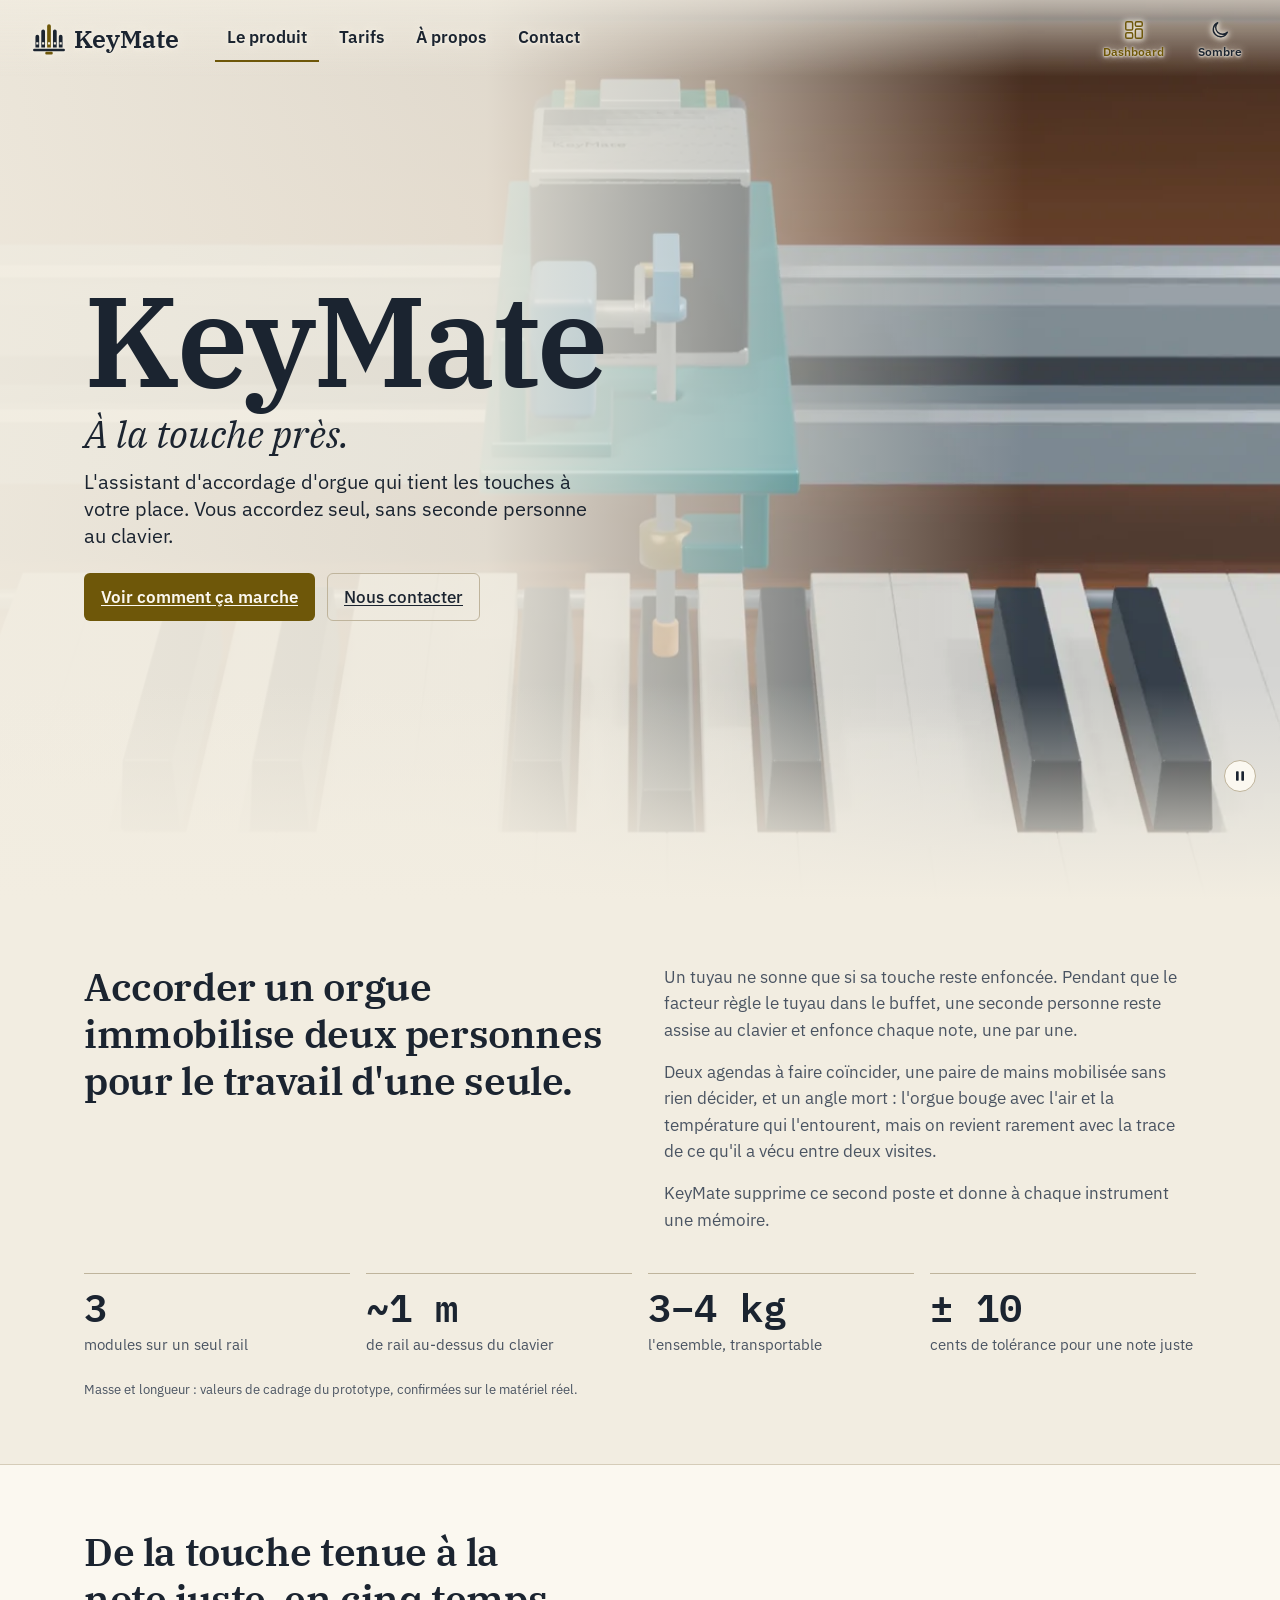
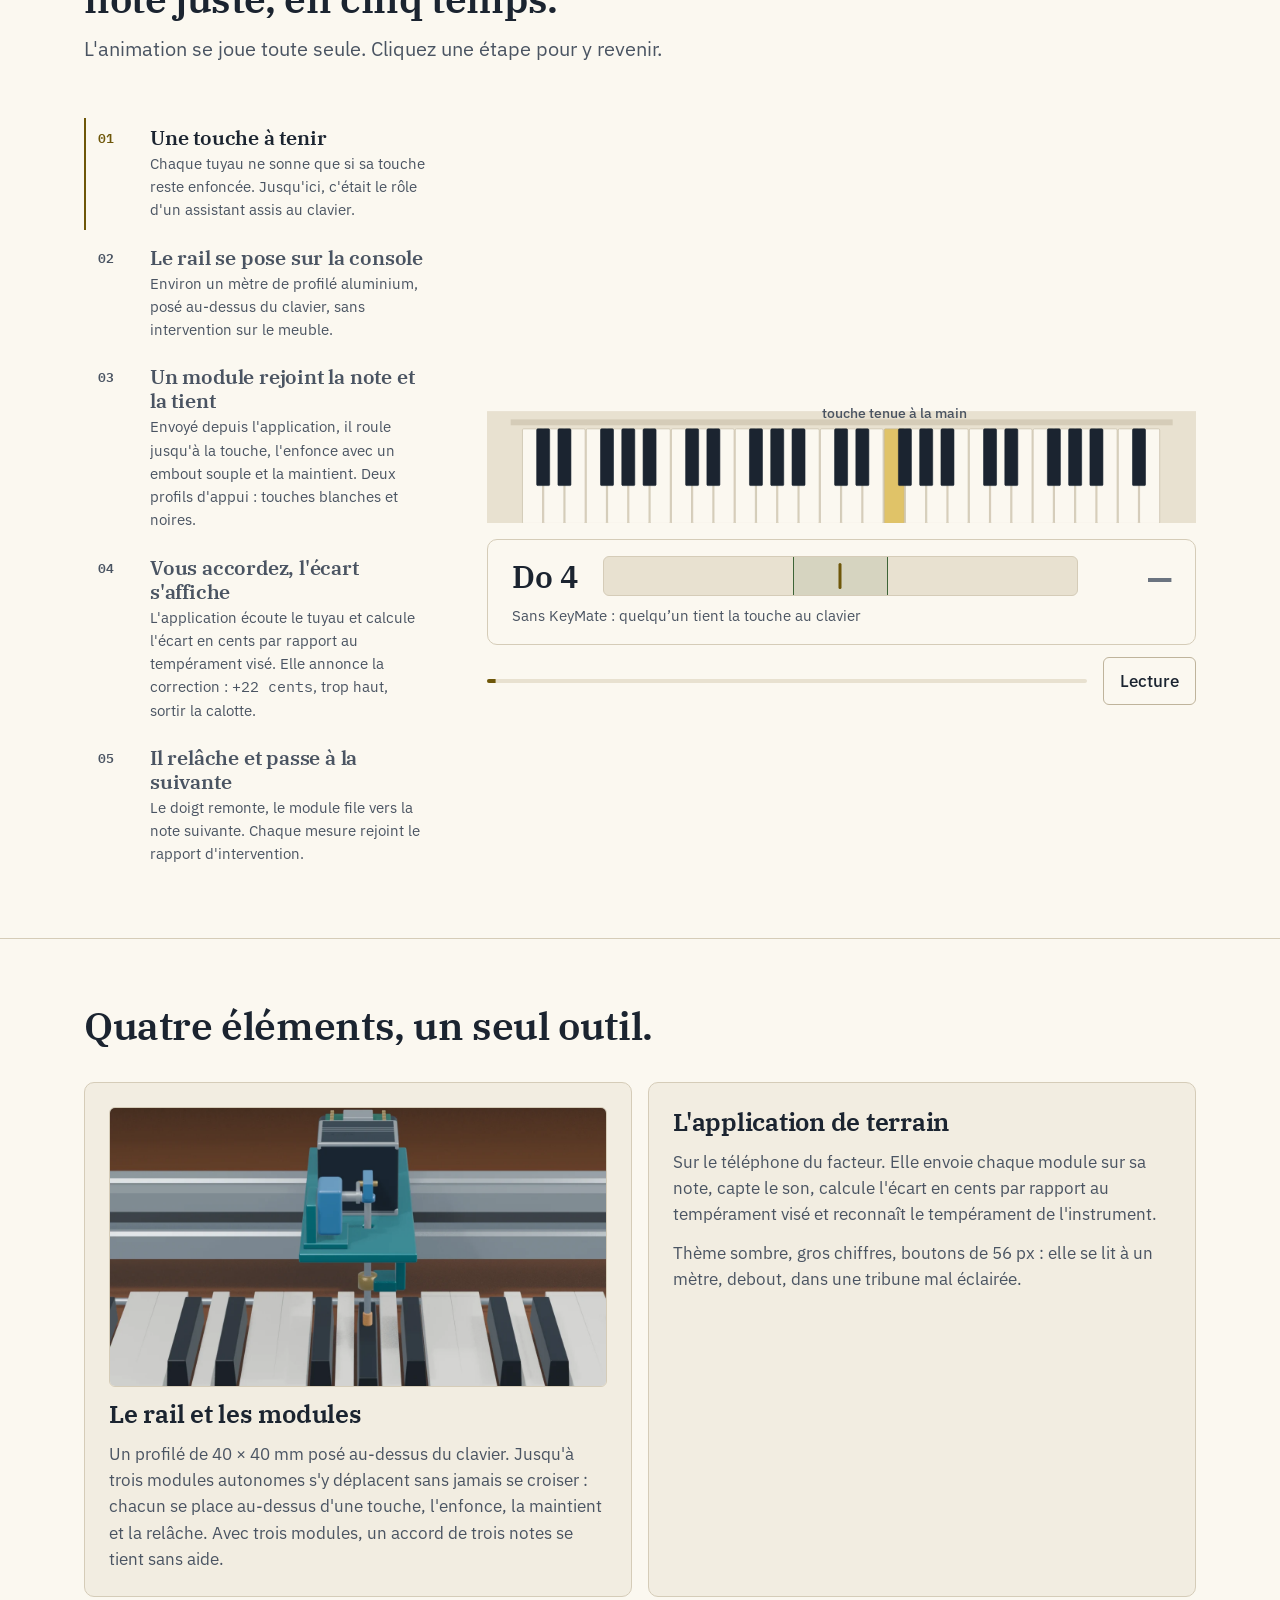
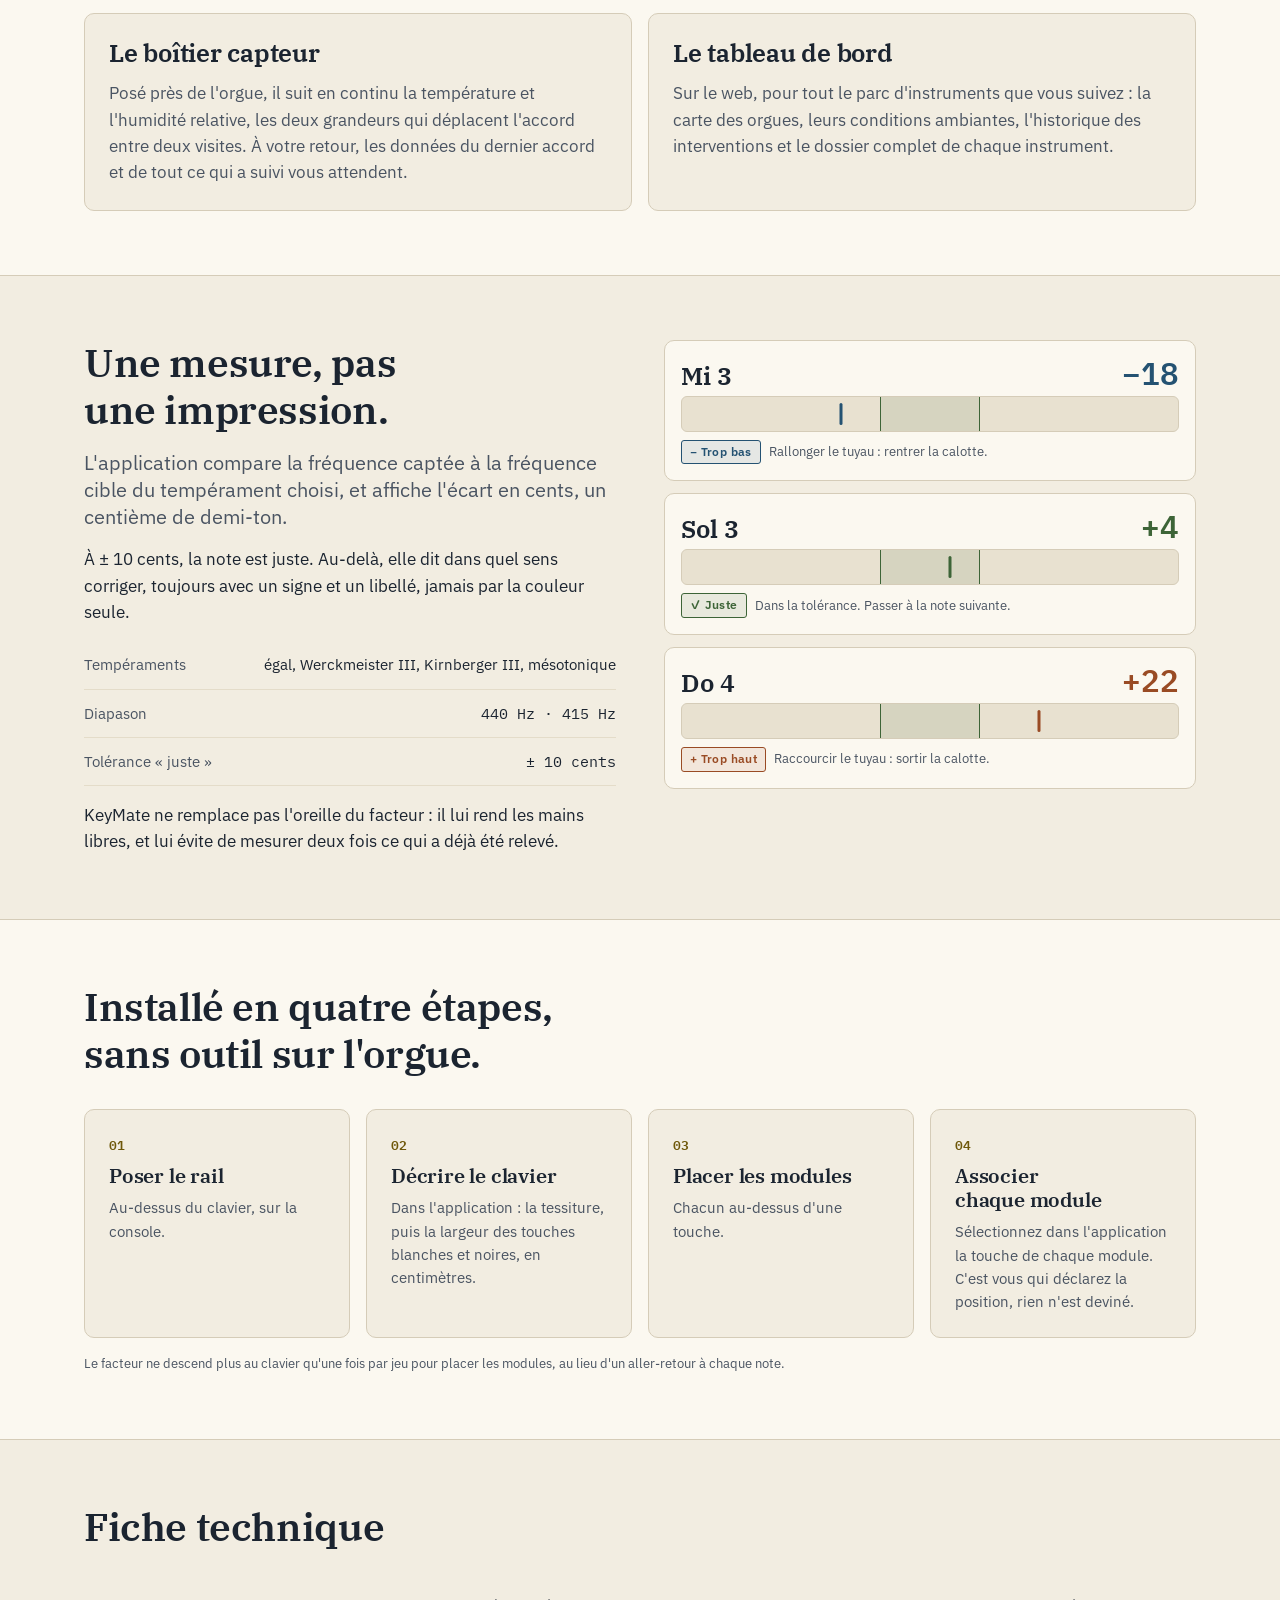
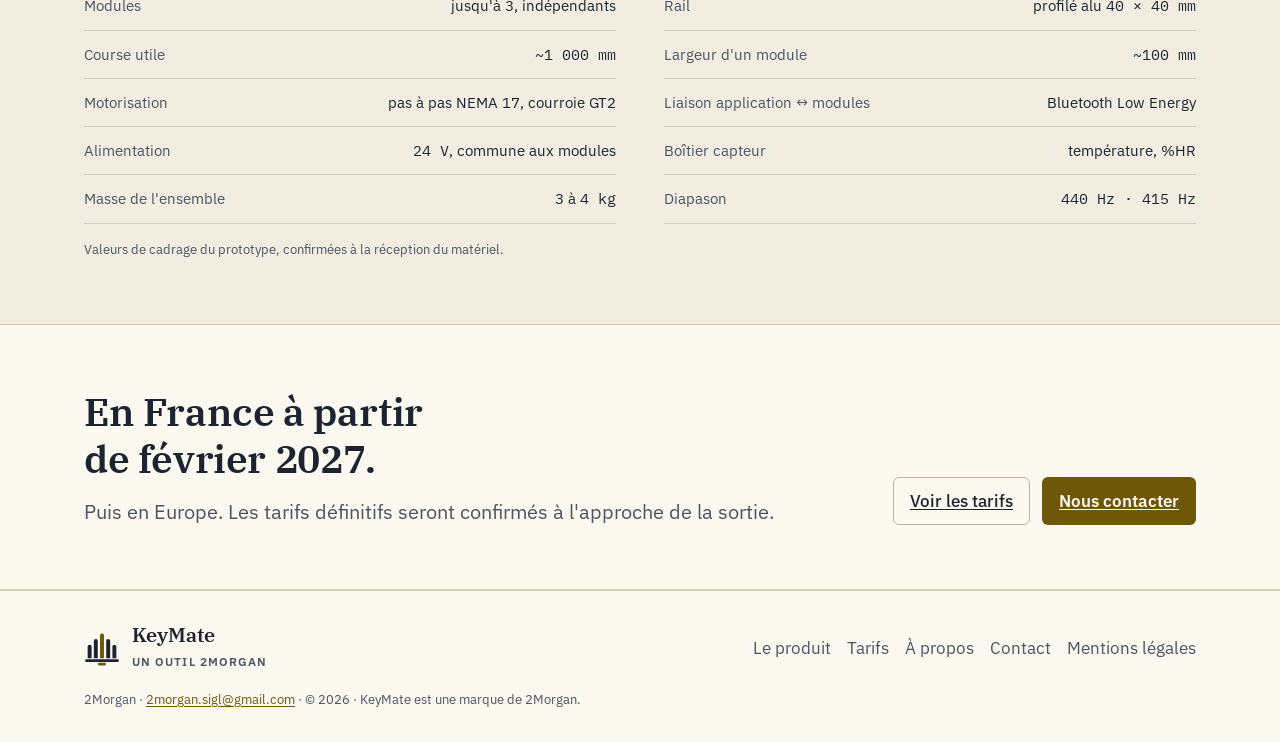
==== commit e3db7016: "Add pricing page and video-overlay header" ====
--- a/index.html
+++ b/index.html
@@ -12,21 +12,22 @@
   <link rel="preconnect" href="https://fonts.gstatic.com" crossorigin>
   <link rel="stylesheet" href="https://fonts.googleapis.com/css2?family=IBM+Plex+Mono:wght@400;600&family=IBM+Plex+Sans:wght@400;500;600&family=IBM+Plex+Serif:ital,wght@0,400;0,600;1,400&display=swap">
   <link rel="stylesheet" href="assets/keymate-tokens.css">
-  <link rel="stylesheet" href="site.css?v=2">
-  <script src="site.js?v=2" defer></script>
+  <link rel="stylesheet" href="site.css?v=12">
+  <script src="site.js?v=6" defer></script>
 </head>
 <body>
 <a class="skip-link" href="#contenu">Aller au contenu</a>
-<header class="site-nav">
+<header class="site-nav site-nav--overlay">
   <div class="wrap in">
-    <a class="kn-btn kn-btn--ghost nav-dash" href="https://app.keymate.com">Dashboard</a>
+    <a class="nav-act nav-dash" href="https://app.keymate.com"><svg viewBox="0 0 24 24" aria-hidden="true" fill="none" stroke="currentColor" stroke-width="1.6" stroke-linejoin="round"><rect x="3" y="3" width="7.5" height="9" rx="1.5"/><rect x="13.5" y="3" width="7.5" height="5" rx="1.5"/><rect x="13.5" y="11" width="7.5" height="10" rx="1.5"/><rect x="3" y="15" width="7.5" height="6" rx="1.5"/></svg><span>Dashboard</span></a>
     <a class="nav-brand" href="index.html" aria-label="KeyMate, accueil"><svg viewBox="0 0 64 64" aria-hidden="true"><g fill="currentColor" fill-rule="evenodd"><path d="M6.5 50 V29.5 A3.5 3.5 0 0 1 13.5 29.5 V50 Z M8 40 h4 v4 h-4 Z"/><path d="M17.5 50 V19.5 A3.5 3.5 0 0 1 24.5 19.5 V50 Z M19 40 h4 v4 h-4 Z"/><path d="M39.5 50 V19.5 A3.5 3.5 0 0 1 46.5 19.5 V50 Z M41 40 h4 v4 h-4 Z"/><path d="M50.5 50 V29.5 A3.5 3.5 0 0 1 57.5 29.5 V50 Z M52 40 h4 v4 h-4 Z"/><rect x="2" y="52" width="60" height="5" rx="2.5"/></g><g style="fill:var(--kn-accent)" fill-rule="evenodd"><path d="M28.5 50 V9.5 A3.5 3.5 0 0 1 35.5 9.5 V50 Z M30 40 h4 v4 h-4 Z"/><rect x="25" y="58" width="14" height="5" rx="2"/></g></svg><span>KeyMate</span></a>
     <nav class="nav-links" aria-label="Navigation principale">
       <a href="index.html" aria-current="page">Le produit</a>
+      <a href="tarifs.html">Tarifs</a>
       <a href="a-propos.html">À propos</a>
       <a href="contact.html">Contact</a>
     </nav>
-    <button class="kn-btn nav-theme" id="theme" type="button">Clair</button>
+    <button class="nav-act nav-theme" id="theme" type="button" aria-label="Changer de thème"></button>
   </div>
 </header>
 
@@ -53,7 +54,7 @@
     </div>
     <div class="hero-controls">
       <button class="kn-btn" id="skipIntro" type="button" hidden>Passer l'introduction</button>
-      <button class="kn-btn" id="playVideo" type="button" hidden>Mettre en pause</button>
+      <button class="kn-btn icon-btn" id="playVideo" type="button" aria-label="Mettre en pause" hidden></button>
     </div>
   </section>
 
@@ -207,9 +208,10 @@
     <div class="wrap cta-band">
       <div class="prose">
         <h2>En France à partir de février 2027.</h2>
-        <p class="lede">Puis en Europe. Les conditions de commercialisation seront communiquées à l'approche de la sortie.</p>
+        <p class="lede">Puis en Europe. Les tarifs définitifs seront confirmés à l'approche de la sortie.</p>
       </div>
       <div class="actions">
+        <a class="kn-btn kn-btn--ghost" href="tarifs.html">Voir les tarifs</a>
         <a class="kn-btn kn-btn--primary" href="contact.html">Nous contacter</a>
       </div>
     </div>
@@ -219,7 +221,7 @@
 <footer class="site-footer">
   <div class="wrap in">
     <div class="foot-brand"><svg viewBox="0 0 64 64" aria-hidden="true"><g fill="currentColor"><path d="M6.5 50 V29.5 A3.5 3.5 0 0 1 13.5 29.5 V50 Z"/><path d="M17.5 50 V19.5 A3.5 3.5 0 0 1 24.5 19.5 V50 Z"/><path d="M39.5 50 V19.5 A3.5 3.5 0 0 1 46.5 19.5 V50 Z"/><path d="M50.5 50 V29.5 A3.5 3.5 0 0 1 57.5 29.5 V50 Z"/><rect x="2" y="52" width="60" height="5" rx="2.5"/></g><g style="fill:var(--kn-accent)"><path d="M28.5 50 V9.5 A3.5 3.5 0 0 1 35.5 9.5 V50 Z"/><rect x="25" y="58" width="14" height="5" rx="2"/></g></svg><div><b>KeyMate</b><span class="kn-label">Un outil 2Morgan</span></div></div>
-    <nav class="foot-links" aria-label="Pied de page"><a href="index.html">Le produit</a><a href="a-propos.html">À propos</a><a href="contact.html">Contact</a><a href="mentions-legales.html">Mentions légales</a></nav>
+    <nav class="foot-links" aria-label="Pied de page"><a href="index.html">Le produit</a><a href="tarifs.html">Tarifs</a><a href="a-propos.html">À propos</a><a href="contact.html">Contact</a><a href="mentions-legales.html">Mentions légales</a></nav>
     <p class="foot-meta">2Morgan · <a href="mailto:2morgan.sigl@gmail.com">2morgan.sigl@gmail.com</a> · © 2026 · KeyMate est une marque de 2Morgan.</p>
   </div>
 </footer>
--- a/site.css
+++ b/site.css
@@ -61,7 +61,6 @@
 /* ---------- navigation ---------- */
 .site-nav { position: sticky; top: 0; z-index: 30; background: var(--kn-bg); border-bottom: 1px solid var(--kn-border); }
 .site-nav .in { display: flex; flex-wrap: wrap; align-items: center; gap: var(--kn-sp-4); min-height: 72px; }
-.nav-dash { color: var(--kn-accent); border-color: var(--kn-accent); }
 .nav-brand { display: flex; align-items: center; gap: var(--kn-sp-2); min-height: 48px; color: var(--kn-text); text-decoration: none; font: var(--kn-fw-semibold) var(--kn-fs-lg)/1 var(--kn-font-title); }
 .nav-brand svg { width: 28px; height: 28px; flex: none; }
 .nav-links { margin-left: auto; display: flex; gap: var(--kn-sp-1); }
@@ -72,14 +71,46 @@
 .nav-theme svg { width: 18px; height: 18px; flex: none; }
 @media (max-width: 760px) {
   .wrap { padding: 0 var(--kn-sp-4); }
-  .nav-dash { padding: 0 var(--kn-sp-3); }
   .site-nav .in { gap: var(--kn-sp-2); padding-top: var(--kn-sp-2); }
-  .nav-theme { margin-left: auto; padding: 0 var(--kn-sp-3); }
-  .nav-theme .theme-label { display: none; }
+  .nav-theme { margin-left: auto; }
   .site-nav { position: relative; }   /* sur téléphone la barre ne suit pas : elle mangeait 14 % de l'écran */
   html { scroll-padding-top: var(--kn-sp-4); }
   .nav-links { order: 3; width: 100%; margin: 0; justify-content: space-between; border-top: 1px solid var(--kn-border-subtle); }
-}
+  .nav-links a { padding: 0 var(--kn-sp-2); white-space: nowrap; }   /* quatre liens tiennent sur une ligne à 375 px */
+}
+
+/* ---------- barre du haut pleine largeur : transparente sur la vidéo, pleine au défilement (inspirée de renault.fr) ---------- */
+.site-nav--overlay .in { max-width: none; min-height: 76px; gap: var(--kn-sp-5); padding-inline: var(--kn-sp-6); }
+.site-nav--overlay .nav-brand { font-size: var(--kn-fs-xl); }
+.site-nav--overlay .nav-brand svg { width: 34px; height: 34px; }
+.site-nav--overlay .nav-links { margin-left: var(--kn-sp-3); gap: var(--kn-sp-2); }
+.site-nav--overlay .nav-links a { color: var(--kn-text); font-weight: var(--kn-fw-semibold); }
+.site-nav--overlay .nav-links a:hover { color: var(--kn-accent); }
+/* action = icône + petit libellé dessous */
+.nav-act { display: inline-flex; flex-direction: column; align-items: center; justify-content: center; gap: 5px; min-width: 56px; min-height: 48px; padding: 0 var(--kn-sp-1); border: 0; background: none; color: var(--kn-text); font: var(--kn-fw-semibold) var(--kn-fs-xs)/1 var(--kn-font-ui); text-decoration: none; cursor: pointer; transition: color var(--kn-transition); }
+.nav-act svg { width: 22px; height: 22px; flex: none; }
+.nav-act:hover { color: var(--kn-accent); }
+.site-nav--overlay .nav-dash { order: 1; margin-left: auto; color: var(--kn-accent); }   /* Dashboard à droite, avant le thème */
+.site-nav--overlay .nav-theme { order: 2; margin-left: 0; }
+@media (min-width: 901px) {
+  /* border-box + no-repeat : sinon le dégradé se répète sous la bordure transparente et dessine un filet clair */
+  .site-nav--overlay:not(.is-solid) { background: linear-gradient(to bottom, color-mix(in srgb, var(--kn-bg) 72%, transparent), transparent) border-box no-repeat; border-bottom-color: transparent; }
+  /* halo couleur du fond derrière textes et icônes : lisibles sur les zones claires comme sombres de la vidéo, dans les deux thèmes */
+  .site-nav--overlay:not(.is-solid) :is(.nav-brand, .nav-links a, .nav-act) { text-shadow: 0 0 8px var(--kn-bg), 0 1px 3px var(--kn-bg), 0 0 2px var(--kn-bg); }
+  .site-nav--overlay:not(.is-solid) :is(.nav-brand, .nav-act) svg { filter: drop-shadow(0 0 3px var(--kn-bg)) drop-shadow(0 1px 2px var(--kn-bg)); }
+}
+@media (max-width: 760px) {
+  .site-nav--overlay .in { min-height: 0; gap: var(--kn-sp-2); padding-inline: var(--kn-sp-4); }
+  .site-nav--overlay .nav-brand { font-size: var(--kn-fs-lg); }
+  .site-nav--overlay .nav-brand svg { width: 28px; height: 28px; }
+  .site-nav--overlay .nav-links { margin: 0; gap: 0; }
+  .site-nav--overlay .nav-links { order: 3; }   /* liens sur la seconde ligne, sous logo · Dashboard · thème */
+}
+
+/* ---------- boutons icône (thème, pause vidéo) : 32 px visibles, 48 px cliquables ---------- */
+.kn-btn.icon-btn { position: relative; width: 32px; height: 32px; min-height: 32px; padding: 0; border-radius: 50%; }
+.kn-btn.icon-btn::before { content: ''; position: absolute; inset: -8px; }
+.kn-btn.icon-btn svg { width: 16px; height: 16px; flex: none; }
 
 /* ---------- sections ---------- */
 .section { padding: var(--kn-sp-8) 0; }
@@ -88,8 +119,12 @@
 .section-head h2 { font-size: clamp(var(--kn-fs-2xl), 3.6vw, var(--kn-fs-3xl)); max-width: 26ch; }
 
 /* ---------- héros ---------- */
-.hero { position: relative; display: grid; align-items: center; min-height: min(calc(100svh - var(--nav-h, 72px)), 820px); overflow: hidden; border-bottom: 1px solid var(--kn-border);
+.hero { position: relative; display: grid; align-items: center; overflow: hidden;
+  /* plein écran, glissé sous la barre du haut : la section suivante n'apparaît qu'au défilement */
+  min-height: 100svh; margin-top: calc(-1 * var(--nav-h, 76px));
   background: radial-gradient(80% 60% at 65% 0%, var(--kn-accent-quiet), transparent 70%), var(--kn-bg); }
+/* bas du héros fondu dans la page au lieu d'un trait */
+.hero::after { content: ''; position: absolute; inset: auto 0 0; height: 24vh; z-index: 2; pointer-events: none; background: linear-gradient(to bottom, transparent, var(--kn-bg)); }
 .hero-media { position: absolute; inset: 0; z-index: 0; }
 .hero-video { width: 100%; height: 100%; object-fit: cover; transition: opacity 900ms ease-out; }
 .hero-illus { position: absolute; left: 38%; right: 3%; bottom: 7%; opacity: 0; transition: opacity 700ms ease-out; }
@@ -106,15 +141,16 @@
 .hero-tag { font: italic 400 clamp(26px, 3vw, 38px)/1.15 var(--kn-font-title); }
 .hero-sub { color: var(--kn-text); font-size: var(--kn-fs-lg); line-height: var(--kn-lh-snug); max-width: 42ch; }
 .hero-cta { display: flex; flex-wrap: wrap; gap: var(--kn-sp-3); margin-top: var(--kn-sp-3); }
-.hero-controls { position: absolute; right: var(--kn-sp-5); bottom: var(--kn-sp-5); z-index: 4; display: flex; gap: var(--kn-sp-2); }
+.hero-controls { position: absolute; right: var(--kn-sp-5); bottom: 12vh; z-index: 4; display: flex; align-items: center; gap: var(--kn-sp-2); }
 .hero-controls .kn-btn { background: var(--kn-surface); border-color: var(--kn-border-strong); }
 @media (max-width: 900px) {
-  .hero { display: flex; flex-direction: column; min-height: 0; }
+  .hero { display: flex; flex-direction: column; min-height: 0; margin-top: 0; }   /* mobile : barre sur deux lignes, pas de recouvrement */
+  .hero::after { height: 12vh; }
   .hero-copy { order: 1; padding-block: var(--kn-sp-5) var(--kn-sp-4); }
   .hero-media { order: 2; position: relative; inset: auto; width: 100%; aspect-ratio: 3 / 2; }
   .hero-scrim { display: none; }
   .hero-illus { left: 4%; right: 4%; bottom: 8%; }
-  .hero-controls { right: var(--kn-sp-3); bottom: var(--kn-sp-3); }
+  .hero-controls { right: var(--kn-sp-3); bottom: 6vh; }
 }
 
 /* ---------- constat ---------- */
@@ -225,6 +261,81 @@
 .specs + .fine { margin-top: var(--kn-sp-4); }
 @media (max-width: 760px) { .specs { grid-template-columns: 1fr; } }
 
+/* ---------- bascule à deux positions (tarifs, comparaison) ---------- */
+.seg { display: inline-flex; padding: 3px; margin-bottom: var(--kn-sp-5); border: 1px solid var(--kn-border); border-radius: var(--kn-radius-pill); background: var(--kn-bg); }
+.seg button { min-height: 42px; padding: 0 var(--kn-sp-4); border: 0; border-radius: var(--kn-radius-pill); background: transparent; color: var(--kn-text-muted); font: var(--kn-fw-medium) var(--kn-fs-base) var(--kn-font-ui); cursor: pointer; transition: background var(--kn-transition), color var(--kn-transition); }
+.seg button[aria-pressed='true'] { background: var(--kn-accent); color: var(--kn-on-accent); }
+.section--surface .seg { background: var(--kn-bg); }
+.section:not(.section--surface) .seg { background: var(--kn-surface); }
+
+/* ---------- tarifs : trois offres ---------- */
+.plans { display: grid; grid-template-columns: 1fr 1.15fr 1fr; gap: var(--kn-sp-4); align-items: center; margin-bottom: var(--kn-sp-4); }
+.plan { display: flex; flex-direction: column; gap: var(--kn-sp-3); padding: var(--kn-sp-5); background: var(--kn-bg); border: 1px solid var(--kn-border); border-radius: var(--kn-radius-lg); }
+.plan.is-featured { padding-block: var(--kn-sp-6); border: 2px solid var(--kn-accent); box-shadow: var(--kn-shadow-3); }
+.plan-flag { color: var(--kn-accent); font-size: var(--kn-fs-sm); font-weight: var(--kn-fw-semibold); }
+.plan h3 { font-size: var(--kn-fs-2xl); }
+.plan-who { color: var(--kn-text-muted); font-size: var(--kn-fs-base); }
+.plan-price { display: flex; align-items: baseline; flex-wrap: wrap; gap: var(--kn-sp-2); padding-block: var(--kn-sp-3); border-block: 1px solid var(--kn-border-subtle); }
+.plan-price b { font-size: var(--kn-fs-3xl); line-height: 1; }
+.is-featured .plan-price b { color: var(--kn-accent); }
+.plan-price span { color: var(--kn-text-muted); font-size: var(--kn-fs-sm); }
+.plan ul { list-style: none; margin: 0; padding: 0; display: flex; flex-direction: column; gap: var(--kn-sp-2); font-size: var(--kn-fs-base); flex: 1; }
+.plan li { position: relative; padding-left: 1.4em; }
+.plan li::before { content: '✓'; position: absolute; left: 0; color: var(--kn-tuned); }
+@media (max-width: 900px) { .plans { grid-template-columns: 1fr; } .plan.is-featured { order: -1; } }
+
+/* ---------- KeyMate ou un assistant : tableau dépliable ---------- */
+.versus { margin-bottom: var(--kn-sp-7); border: 1px solid var(--kn-border); border-radius: var(--kn-radius-lg); background: var(--kn-surface); overflow: hidden; }
+.versus-head, .versus summary, .versus-cost { display: grid; grid-template-columns: 1.3fr 1fr 1fr; gap: var(--kn-sp-4); align-items: center; padding: var(--kn-sp-3) var(--kn-sp-5); }
+.versus-head { border-bottom: 1px solid var(--kn-border); font: var(--kn-fw-semibold) var(--kn-fs-lg)/1.2 var(--kn-font-title); }
+.versus-head .is-km, .versus-cost .is-km { color: var(--kn-accent); }
+.versus-row { border-bottom: 1px solid var(--kn-border-subtle); }
+.versus summary { min-height: 56px; cursor: pointer; list-style: none; font-size: var(--kn-fs-base); transition: background var(--kn-transition); }
+.versus summary::-webkit-details-marker { display: none; }
+.versus summary:hover, .versus-row[open] summary, .versus-row p { background: var(--kn-accent-quiet); }
+.versus-name { display: flex; align-items: center; gap: var(--kn-sp-2); font-weight: var(--kn-fw-semibold); }
+.versus-name::before { content: '+'; font: var(--kn-fs-lg)/1 var(--kn-font-mono); color: var(--kn-accent); transition: transform var(--kn-transition); }
+.versus-row[open] .versus-name::before { transform: rotate(45deg); }
+.versus-as { color: var(--kn-text-muted); }
+.versus-row p { padding: 0 var(--kn-sp-5) var(--kn-sp-4) calc(var(--kn-sp-5) + 1.4em); color: var(--kn-text-muted); font-size: var(--kn-fs-base); }
+.versus-cost { padding-block: var(--kn-sp-4); font-weight: var(--kn-fw-semibold); }
+.versus-cost b { font-size: var(--kn-fs-2xl); }
+@media (max-width: 700px) {
+  .versus-head { display: none; }
+  .versus summary, .versus-cost { grid-template-columns: 1fr 1fr; gap: var(--kn-sp-1) var(--kn-sp-3); padding-inline: var(--kn-sp-4); }
+  .versus-name, .versus-cost span { grid-column: 1 / -1; }
+  .versus summary .is-km::after { content: ' · KeyMate'; color: var(--kn-text-faint); }
+  .versus-as::after { content: ' · assistant'; color: var(--kn-text-faint); }
+  .versus-row p { padding-inline: var(--kn-sp-4); }
+}
+
+/* ---------- KeyMate ou un assistant : coût cumulé ---------- */
+.cumul-title { font-size: var(--kn-fs-2xl); margin-bottom: var(--kn-sp-4); }
+.cumul { display: grid; grid-template-columns: 2fr 1fr; gap: var(--kn-sp-5); margin-bottom: var(--kn-sp-4); }
+.cumul-chart, .cumul-read { background: var(--kn-surface); border: 1px solid var(--kn-border); border-radius: var(--kn-radius-lg); padding: var(--kn-sp-4); }
+.cumul-chart svg { width: 100%; height: auto; touch-action: pan-y; cursor: crosshair; }
+.cumul-grid { stroke: var(--kn-border-subtle); }
+.cumul-ax { fill: var(--kn-text-muted); font: 11px var(--kn-font-mono); }
+.cumul-line { fill: none; stroke-width: 3; stroke-linecap: round; }
+.cumul-line.is-as { stroke: var(--kn-text-faint); }
+.cumul-line.is-km { stroke: var(--kn-accent); stroke-width: 4; }
+.cumul-cursor { stroke: var(--kn-text-muted); stroke-dasharray: 2 4; }
+.cumul-dot { stroke: var(--kn-surface); stroke-width: 2; }
+.cumul-dot.is-as { fill: var(--kn-text-faint); }
+.cumul-dot.is-km { fill: var(--kn-accent); }
+.cumul-scrub { display: flex; align-items: center; gap: var(--kn-sp-3); }
+.cumul-scrub input { flex: 1; min-height: 32px; accent-color: var(--kn-accent); }
+.cumul-read { display: flex; flex-direction: column; gap: var(--kn-sp-3); }
+.cumul-month { font: var(--kn-fw-semibold) var(--kn-fs-xl)/1.2 var(--kn-font-title); }
+.cumul-row { display: grid; grid-template-columns: 14px 1fr auto; align-items: center; gap: var(--kn-sp-3); padding-bottom: var(--kn-sp-2); border-bottom: 1px solid var(--kn-border-subtle); font-size: var(--kn-fs-base); }
+.cumul-row i { width: 14px; height: 4px; border-radius: 2px; }
+.cumul-row i.is-as { background: var(--kn-text-faint); }
+.cumul-row i.is-km { background: var(--kn-accent); }
+.cumul-row b { font-size: var(--kn-fs-lg); }
+.cumul-gap { margin-top: auto; font: var(--kn-fw-semibold) var(--kn-fs-lg)/1.3 var(--kn-font-title); }
+.cumul-gap .kn-num { color: var(--kn-tuned); }
+@media (max-width: 860px) { .cumul { grid-template-columns: 1fr; } }
+
 /* ---------- disponibilité ---------- */
 .cta-band { display: flex; flex-wrap: wrap; justify-content: space-between; align-items: end; gap: var(--kn-sp-5); }
 .cta-band .prose h2 { font-size: var(--kn-fs-3xl); max-width: 20ch; }
